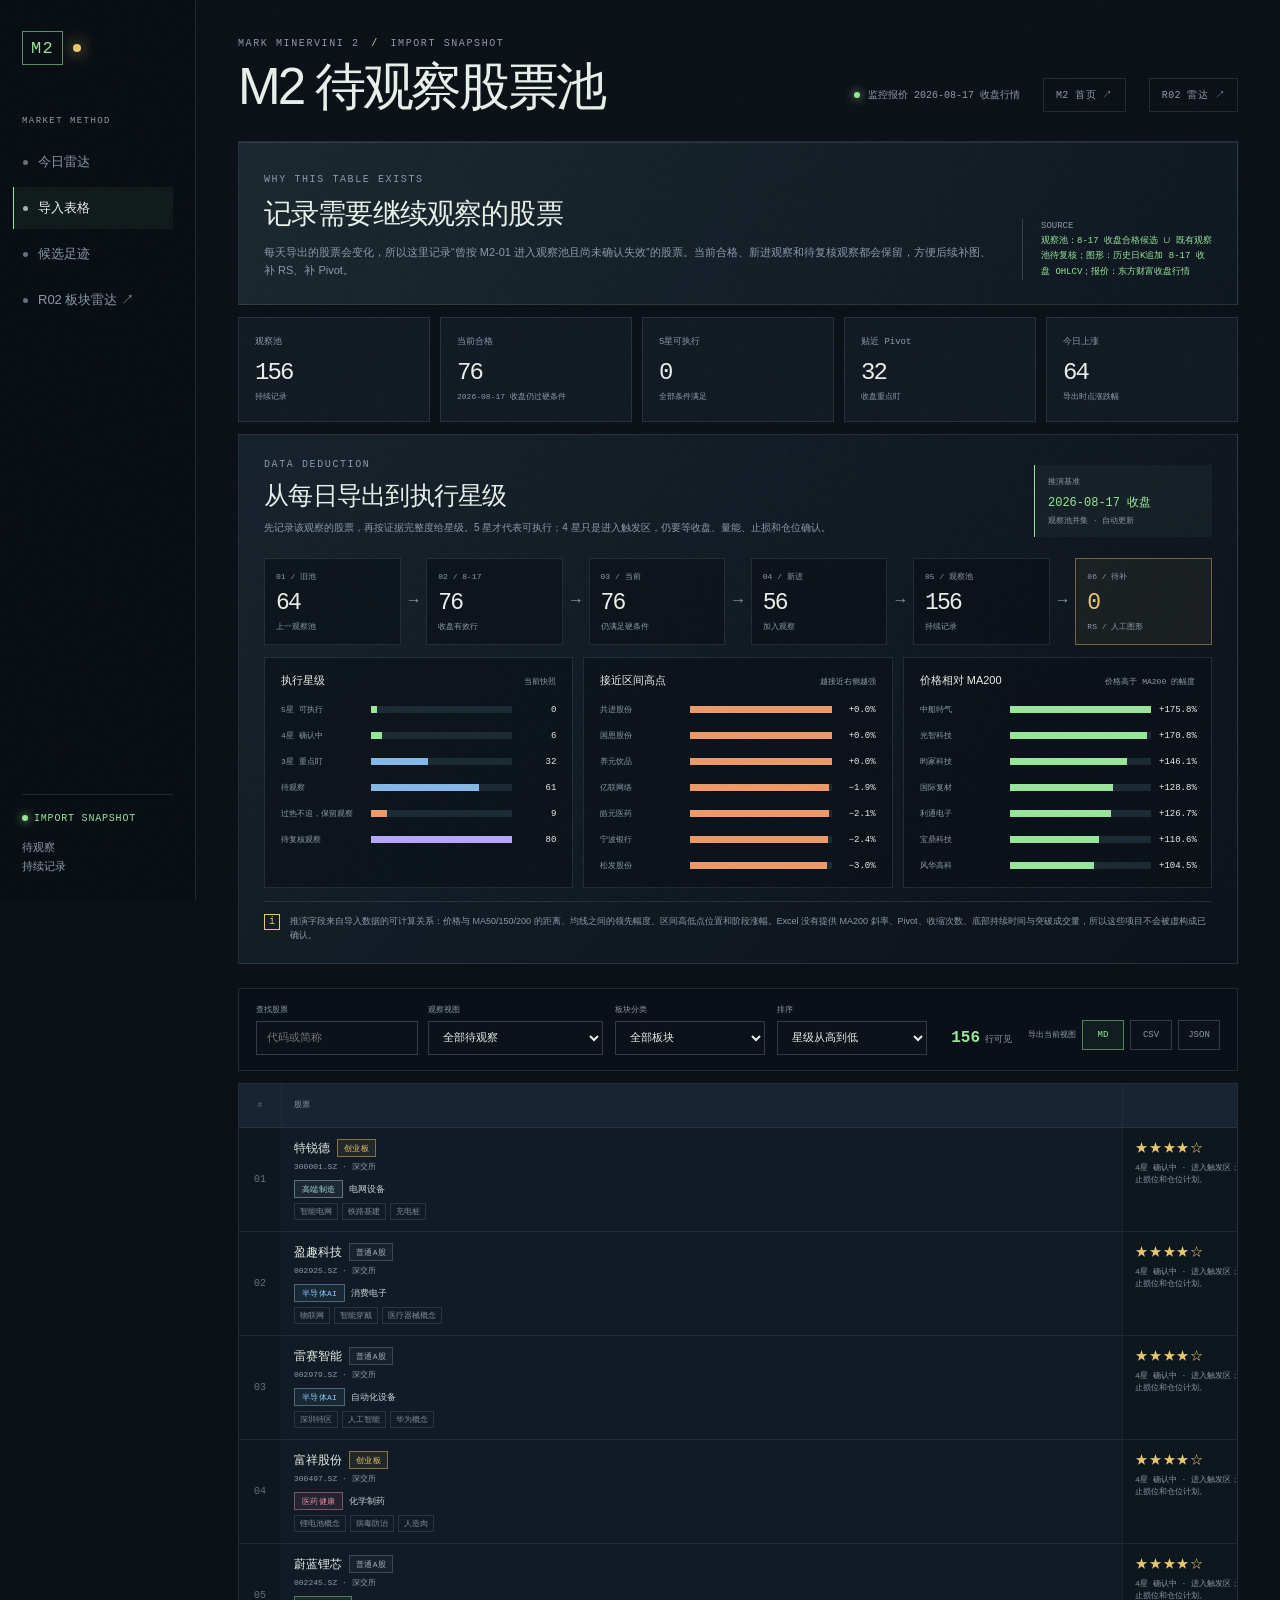
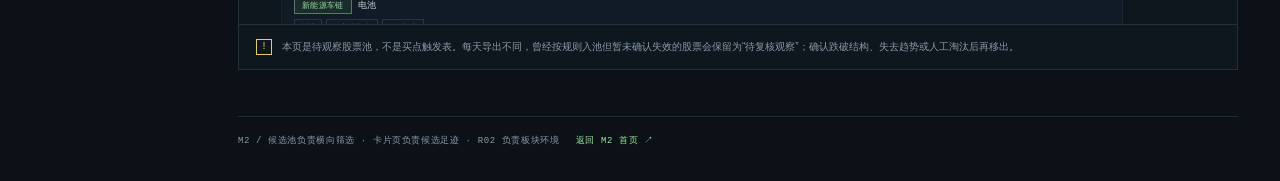
==== m2-table.html @ 210ff1bc "Stabilize M2 history snapshot endpoint" ====
<!doctype html>
<html lang="zh-CN">
  <head>
    <meta charset="UTF-8" />
    <meta name="viewport" content="width=device-width, initial-scale=1.0" />
    <meta name="theme-color" content="#0c1118" />
    <title>M2 待观察股票池 · Mark Minervini 2</title>
    <link rel="icon" href="data:image/svg+xml,%3Csvg xmlns='http://www.w3.org/2000/svg' viewBox='0 0 32 32'%3E%3Crect width='32' height='32' fill='%230c1118'/%3E%3Cpath d='M5 22 12 14l5 4 10-11' fill='none' stroke='%2398e59b' stroke-width='3'/%3E%3C/svg%3E" />
    <link rel="stylesheet" href="m2-styles.css?v=20260817-close" />
    <link rel="stylesheet" href="m2-table.css?v=20260817-close" />
  </head>
  <body>
    <div class="noise"></div>
    <div class="app-shell">
      <aside class="rail">
        <div class="brand-mark"><span>M2</span><i></i></div>
        <div class="rail-label">MARKET METHOD</div>
        <nav class="rail-nav" aria-label="主导航">
          <a href="/"><span class="nav-dot"></span>今日雷达</a>
          <a class="active" href="/m2-table"><span class="nav-dot"></span>导入表格</a>
          <a href="/#watchlist"><span class="nav-dot"></span>候选足迹</a>
          <a href="/radar"><span class="nav-dot"></span>R02 板块雷达 ↗</a>
        </nav>
        <div class="rail-bottom">
          <div class="source-pip"><span></span> IMPORT SNAPSHOT</div>
          <small>待观察<br />持续记录</small>
        </div>
      </aside>

      <main class="main-content table-main">
        <header class="topbar">
          <div>
            <div class="eyebrow">MARK MINERVINI 2 <span>/</span> IMPORT SNAPSHOT</div>
            <h1>M2 待观察股票池</h1>
          </div>
          <div class="topbar-meta">
            <div class="last-sync"><span class="live-dot"></span><span id="tableAsOf">读取中</span></div>
            <a class="radar-link" href="/">M2 首页 <span>↗</span></a>
            <a class="radar-link" href="/radar">R02 雷达 <span>↗</span></a>
          </div>
        </header>

        <section class="table-intro">
          <div>
            <div class="section-kicker">WHY THIS TABLE EXISTS</div>
            <h2>记录需要继续观察的股票</h2>
            <p>每天导出的股票会变化，所以这里记录“曾按 M2-01 进入观察池且尚未确认失效”的股票。当前合格、新进观察和待复核观察都会保留，方便后续补图、补 RS、补 Pivot。</p>
          </div>
          <div class="table-source">SOURCE<br /><strong id="tableSource">—</strong></div>
        </section>

        <section class="table-summary" aria-label="导入表摘要">
          <article><span>观察池</span><strong id="summaryTotal">—</strong><small>持续记录</small></article>
          <article><span>当前合格</span><strong id="summaryStacked">—</strong><small id="summaryQualifiedLabel">收盘仍过硬条件</small></article>
          <article><span>5星可执行</span><strong id="summaryAbove200">—</strong><small>全部条件满足</small></article>
          <article><span>贴近 Pivot</span><strong id="summaryNearHigh">—</strong><small>收盘重点盯</small></article>
          <article><span>今日上涨</span><strong id="summaryUp">—</strong><small>导出时点涨跌幅</small></article>
        </section>

        <section class="deduction-board" aria-label="数据推演">
          <div class="deduction-heading">
            <div>
              <div class="section-kicker">DATA DEDUCTION</div>
              <h2>从每日导出到执行星级</h2>
              <p>先记录该观察的股票，再按证据完整度给星级。5 星才代表可执行；4 星只是进入触发区，仍要等收盘、量能、止损和仓位确认。</p>
            </div>
            <div class="deduction-stamp"><span>推演基准</span><strong id="deductionAsOf">收盘</strong><small>观察池并集 · 自动更新</small></div>
          </div>
          <div class="deduction-flow" aria-label="筛选推演路径">
            <div><small>01 / 旧池</small><strong id="flowTotal">—</strong><span>上一观察池</span></div>
            <i>→</i>
            <div><small id="flowCurrentLabel">02 / 收盘</small><strong id="flowStacked">—</strong><span>收盘有效行</span></div>
            <i>→</i>
            <div><small>03 / 当前</small><strong id="flowAbove200">—</strong><span>仍满足硬条件</span></div>
            <i>→</i>
            <div><small>04 / 新进</small><strong id="flowNearHigh">—</strong><span>加入观察</span></div>
            <i>→</i>
            <div><small>05 / 观察池</small><strong id="flowPriority">—</strong><span>持续记录</span></div>
            <i>→</i>
            <div class="flow-pending"><small>06 / 待补</small><strong id="flowConfirmed">—</strong><span>RS / 人工图形</span></div>
          </div>
          <div class="analysis-charts">
            <article class="analysis-panel"><div class="analysis-panel-head"><span>执行星级</span><small>当前快照</small></div><div id="adviceChart" class="bar-chart"></div></article>
            <article class="analysis-panel"><div class="analysis-panel-head"><span>接近区间高点</span><small>越接近右侧越强</small></div><div id="highChart" class="bar-chart"></div></article>
            <article class="analysis-panel"><div class="analysis-panel-head"><span>价格相对 MA200</span><small>价格高于 MA200 的幅度</small></div><div id="maChart" class="bar-chart"></div></article>
          </div>
          <div class="deduction-note"><span class="footnote-mark">i</span><p>推演字段来自导入数据的可计算关系：价格与 MA50/150/200 的距离、均线之间的领先幅度、区间高低点位置和阶段涨幅。Excel 没有提供 MA200 斜率、Pivot、收缩次数、底部持续时间与突破成交量，所以这些项目不会被虚构成已确认。</p></div>
        </section>

        <section class="table-controls" aria-label="表格筛选">
          <label class="table-search"><span>查找股票</span><input id="tableSearch" type="search" placeholder="代码或简称" /></label>
          <label><span>观察视图</span><select id="tableFilter"><option value="all">全部待观察</option><option value="star5">5星可执行</option><option value="star4">4星确认中</option><option value="star3">3星重点盯</option><option value="priority">买点候选</option><option value="wait">当前待观察</option><option value="caution">过热不追，保留观察</option><option value="review">待复核观察</option><option value="stacked">MA50 &gt; MA150 &gt; MA200</option><option value="nearHigh">距区间高点 ≤ 10%</option><option value="needsPivot">Pivot / 收缩待确认</option></select></label>
          <label><span>板块分类</span><select id="sectorFilter"><option value="all">全部板块</option></select></label>
          <label><span>排序</span><select id="tableSort"><option value="stars">星级从高到低</option><option value="pct">今日涨跌幅</option><option value="fromHigh">距离区间高点</option><option value="fromLow">从区间低点反弹</option><option value="amount">平均成交额</option><option value="marketCap">市值</option><option value="pe">PE</option><option value="price">现价</option></select></label>
          <div class="table-count"><strong id="visibleCount">—</strong><span>行可见</span></div>
          <div class="export-group" aria-label="导出当前列表">
            <span id="exportStatus">导出当前视图</span>
            <button id="copyMarkdown" class="export-action primary" type="button" title="复制 Markdown 给其他 AI">MD</button>
            <button id="downloadCsv" class="export-action" type="button" title="下载 CSV">CSV</button>
            <button id="downloadJson" class="export-action" type="button" title="下载 JSON">JSON</button>
          </div>
        </section>

        <section class="table-card">
          <div class="table-scroll">
            <table>
              <thead>
                <tr>
                  <th>#</th>
                  <th class="sticky-name">股票</th>
                  <th>执行星级<br /><small>5 星才可下单</small></th>
                  <th>M2 建议<br /><small>只作筛选参考</small></th>
                  <th>现价</th>
                  <th>今日涨跌</th>
                  <th>MA50</th>
                  <th>MA150</th>
                  <th>MA200</th>
                  <th>均线结构</th>
                  <th>均线距离推演<br /><small>相对值</small></th>
                  <th>阶段推演</th>
                  <th>阶段涨幅<br /><small id="periodLabel">读取中</small></th>
                  <th>距区间高点</th>
                  <th>从低点反弹</th>
                  <th>均额<br /><small>元</small></th>
                  <th>市值<br /><small>亿元</small></th>
                  <th>PE<br /><small>动态</small></th>
                  <th>200 日线趋势</th>
                  <th>数据完整性</th>
                  <th>Pivot</th>
                  <th>收缩</th>
                </tr>
              </thead>
              <tbody id="tableBody"></tbody>
            </table>
          </div>
          <div class="table-footnote"><span class="footnote-mark">!</span><p>本页是待观察股票池，不是买点触发表。每天导出不同，曾经按规则入池但暂未确认失效的股票会保留为“待复核观察”；确认跌破结构、失去趋势或人工淘汰后再移出。</p></div>
        </section>

        <footer class="page-footer">M2 / 候选池负责横向筛选 · 卡片页负责候选足迹 · R02 负责板块环境 <a class="footer-link" href="/">返回 M2 首页 ↗</a></footer>
      </main>
    </div>
    <script src="m2-table-data.js?v=20260817-close"></script>
    <script src="m2-sector-map.js?v=20260817-close"></script>
    <script src="m2-valuation-map.js?v=20260817-close"></script>
    <script src="m2-table-app.js?v=20260817-close"></script>
  </body>
</html>
---- m2-styles.css ----
:root {
  --ink: #0c1118;
  --ink-soft: #131b25;
  --panel: rgba(20, 29, 40, 0.82);
  --line: rgba(179, 197, 210, 0.14);
  --line-bright: rgba(179, 197, 210, 0.24);
  --paper: #e8eee9;
  --muted: #8b9aa8;
  --green: #98e59b;
  --green-deep: #49b77c;
  --yellow: #e8c76d;
  --orange: #ed9a67;
  --red: #e57979;
  --blue: #86b8e7;
  --mono: "SF Mono", "Menlo", monospace;
  --display: "Avenir Next", "PingFang SC", sans-serif;
}

* { box-sizing: border-box; }
html { scroll-behavior: smooth; }
body {
  margin: 0;
  background: var(--ink);
  color: var(--paper);
  font-family: var(--display);
  min-width: 320px;
}

.noise { position: fixed; inset: 0; pointer-events: none; opacity: .035; z-index: 10; background-image: url("data:image/svg+xml,%3Csvg viewBox='0 0 160 160' xmlns='http://www.w3.org/2000/svg'%3E%3Cfilter id='n'%3E%3CfeTurbulence type='fractalNoise' baseFrequency='.86' numOctaves='3' stitchTiles='stitch'/%3E%3C/filter%3E%3Crect width='100%25' height='100%25' filter='url(%23n)' opacity='.45'/%3E%3C/svg%3E"); }
.app-shell { display: grid; grid-template-columns: 196px minmax(0, 1fr); min-height: 100vh; }
.rail { background: #090e14; border-right: 1px solid var(--line); padding: 31px 22px 24px; display: flex; flex-direction: column; position: sticky; top: 0; height: 100vh; }
.brand-mark { display: flex; align-items: center; gap: 10px; font-family: var(--mono); font-size: 17px; letter-spacing: .08em; color: var(--paper); }
.brand-mark span { border: 1px solid rgba(152,229,155,.6); padding: 7px 8px 6px; color: var(--green); }
.brand-mark i { width: 8px; height: 8px; border-radius: 100%; background: var(--yellow); box-shadow: 0 0 16px var(--yellow); }
.rail-label, .section-kicker, .eyebrow { font-family: var(--mono); font-size: 10px; letter-spacing: .16em; color: var(--muted); }
.rail-label { margin: 51px 0 15px; font-size: 9px; }
.rail-nav { display: grid; gap: 4px; }
.rail-nav a { color: var(--muted); text-decoration: none; padding: 12px 9px; margin-left: -9px; font-size: 13px; display: flex; gap: 10px; align-items: center; border-left: 1px solid transparent; transition: all .2s ease; }
.rail-nav a:hover, .rail-nav a.active { color: var(--paper); background: rgba(152,229,155,.06); border-left-color: var(--green); }
.nav-dot { width: 5px; height: 5px; background: currentColor; border-radius: 50%; opacity: .7; }
.rail-bottom { margin-top: auto; border-top: 1px solid var(--line); padding-top: 18px; color: var(--muted); }
.source-pip { font: 10px var(--mono); letter-spacing: .08em; color: var(--green); margin-bottom: 13px; display: flex; align-items: center; gap: 6px; }
.source-pip span, .live-dot { width: 6px; height: 6px; border-radius: 50%; background: var(--green); box-shadow: 0 0 10px var(--green); display: inline-block; }
.rail-bottom small { line-height: 1.7; font-size: 11px; }

.main-content { max-width: 1600px; width: 100%; margin: auto; padding: 0 42px 34px; }
.topbar { display: flex; align-items: flex-end; justify-content: space-between; padding: 38px 0 29px; border-bottom: 1px solid var(--line); }
.eyebrow span { color: var(--green); margin: 0 4px; }
h1, h2, h3, p { margin: 0; }
h1 { font-size: clamp(31px, 4vw, 53px); font-weight: 500; letter-spacing: -.055em; line-height: .95; margin-top: 14px; }
h2 { font-size: 24px; letter-spacing: -.04em; font-weight: 500; }
h3 { font-size: 16px; font-weight: 500; }
.topbar-meta { display: flex; align-items: center; gap: 23px; font-family: var(--mono); font-size: 10px; color: var(--muted); }
.last-sync { display: flex; gap: 8px; align-items: center; }
.quote-sync { color: var(--green); font-size: 9px; }
.quote-sync.stale { color: var(--yellow); }
.history-sync { color: var(--green); font-size: 9px; }
.history-sync.stale { color: var(--yellow); }
.refresh-button { font: 10px var(--mono); color: var(--paper); background: transparent; border: 1px solid var(--line-bright); padding: 10px 13px; cursor: pointer; transition: .2s; }
.refresh-button:hover { border-color: var(--green); color: var(--green); }
.radar-link { color: var(--muted); border: 1px solid var(--line); padding: 9px 12px; font: 10px var(--mono); letter-spacing: .04em; text-decoration: none; transition: color 160ms ease, border-color 160ms ease, background 160ms ease; }
.radar-link:hover { color: var(--green); border-color: var(--green); background: rgba(152, 229, 155, .06); }
.refresh-button span { color: var(--green); margin-left: 8px; }

.market-banner { background: linear-gradient(106deg, rgba(37, 51, 51, .85), rgba(18, 28, 36, .8)); border: 1px solid var(--line); padding: 21px 25px; margin-top: 24px; display: grid; grid-template-columns: minmax(260px, 1.15fr) 1.2fr minmax(220px, .9fr); gap: 25px; align-items: center; position: relative; overflow: hidden; }
.market-banner::after { content: ""; position: absolute; width: 300px; height: 300px; right: -145px; top: -190px; border: 1px solid rgba(232,199,109,.23); transform: rotate(38deg); }
.market-status-wrap { display: flex; gap: 14px; align-items: center; }
.status-orb { width: 12px; height: 12px; border-radius: 50%; flex: 0 0 auto; }
.status-orb.yellow { background: var(--yellow); box-shadow: 0 0 18px rgba(232,199,109,.7); }
.market-status { font-size: 20px; margin: 7px 0 3px; }
.market-note { color: var(--muted); font-size: 12px; line-height: 1.55; max-width: 390px; }
.market-stats { display: grid; grid-template-columns: repeat(4, 1fr); gap: 1px; border-left: 1px solid var(--line); }
.market-stat { padding: 2px 14px; border-right: 1px solid var(--line); }
.market-stat span, .muted-label { display: block; color: var(--muted); font: 9px var(--mono); letter-spacing: .06em; margin-bottom: 8px; }
.market-stat strong { font: 14px var(--mono); color: var(--paper); }
.regime-rule { color: var(--muted); font-size: 11px; line-height: 1.55; padding-left: 22px; border-left: 1px solid var(--line); }
.regime-rule span { color: var(--yellow); font: 10px var(--mono); display: block; margin-bottom: 8px; letter-spacing: .08em; }

.decision-grid { display: grid; grid-template-columns: minmax(0, 1.8fr) minmax(175px, .6fr) minmax(175px, .6fr); gap: 14px; margin-top: 14px; }
.decision-card, .metric-card, .stock-card, .rules-card, .log-card { border: 1px solid var(--line); background: var(--panel); }
.featured-card { padding: 25px 27px 21px; min-height: 185px; position: relative; overflow: hidden; }
.featured-card::before { content: ""; position: absolute; height: 2px; width: 34%; left: 0; top: 0; background: var(--green); }
.card-topline { display: flex; justify-content: space-between; align-items: center; }
.status-chip, .state-chip, .stage-tag { font: 9px var(--mono); letter-spacing: .05em; }
.status-chip { border: 1px solid rgba(139,154,168,.35); color: var(--muted); padding: 5px 8px; }
.featured-card h2 { margin-top: 22px; font-size: 28px; }
.featured-card p { color: #aeb9c3; font-size: 13px; line-height: 1.6; margin-top: 8px; max-width: 690px; }
.decision-foot { display: flex; gap: clamp(27px, 6vw, 80px); margin-top: 23px; }
.decision-foot strong { color: var(--green); font: 14px var(--mono); }
.metric-card { padding: 22px 20px; display: flex; flex-direction: column; min-height: 185px; }
.metric-value { font: 40px var(--mono); letter-spacing: -.09em; margin-top: 19px; color: var(--paper); }
.metric-label { color: var(--muted); font-size: 12px; margin-top: 3px; }
.mini-track, .signal-bar { height: 4px; background: rgba(139,154,168,.13); overflow: hidden; }
.mini-track { margin-top: auto; }
.mini-track span { height: 100%; display: block; background: var(--green); }
.metric-foot { margin-top: 12px; color: var(--muted); font-size: 10px; }
.alert-metric .metric-value { color: var(--yellow); }

.content-section { margin-top: 51px; }
.section-heading { display: flex; justify-content: space-between; align-items: flex-end; margin-bottom: 16px; }
.section-heading h2 { margin-top: 9px; }
.heading-note { color: var(--muted); font-size: 11px; }
.heading-note span { color: var(--green); padding: 0 7px; }
.home-filter-control { display: flex; align-items: flex-end; gap: 9px; min-width: min(100%, 270px); }
.home-filter-control label { display: grid; gap: 6px; min-width: 190px; }
.home-filter-control label span { color: var(--muted); font: 9px var(--mono); letter-spacing: .08em; }
.home-filter-control select { width: 100%; min-height: 34px; color: var(--paper); background: #0b1118; border: 1px solid var(--line-bright); padding: 0 32px 0 11px; border-radius: 0; font: 11px var(--mono); outline: none; cursor: pointer; }
.home-filter-control select:focus { border-color: rgba(152,229,155,.7); box-shadow: 0 0 0 2px rgba(152,229,155,.08); }
.home-filter-control small { display: inline-flex; align-items: center; justify-content: center; min-width: 62px; height: 34px; color: var(--green); border: 1px solid rgba(152,229,155,.28); background: rgba(152,229,155,.06); font: 10px var(--mono); white-space: nowrap; }
.watch-grid { display: grid; grid-template-columns: repeat(3, 1fr); gap: 12px; }
.empty-filter-state { grid-column: 1 / -1; display: grid; gap: 7px; align-content: center; min-height: 180px; padding: 28px; border: 1px dashed rgba(139,154,168,.32); background: rgba(139,154,168,.04); }
.empty-filter-state strong { color: var(--paper); font-size: 15px; font-weight: 500; }
.empty-filter-state small { color: var(--muted); font-size: 11px; }
.stock-card { padding: 18px 18px 16px; position: relative; overflow: hidden; transition: transform .18s ease, border-color .18s ease, background .18s ease; }
.stock-card:hover { transform: translateY(-3px); border-color: var(--line-bright); background: rgba(26, 37, 49, .95); }
.stock-card::after { content: ""; position: absolute; top: 0; right: 0; width: 32px; height: 32px; border-top: 1px solid var(--accent, var(--line-bright)); border-right: 1px solid var(--accent, var(--line-bright)); opacity: .65; }
.stock-card.near { --accent: var(--green); }
.stock-card.review { --accent: var(--blue); }
.stock-card.mainline { --accent: var(--yellow); }
.stock-card.watch { --accent: rgba(139,154,168,.55); }
.stock-card-head, .stock-price-row, .signal-row, .stock-metrics { display: flex; align-items: center; justify-content: space-between; }
.stock-id { display: flex; align-items: center; gap: 10px; }
.rank { color: var(--muted); font: 10px var(--mono); }
.stock-title-line { display: flex; align-items: center; gap: 7px; min-width: 0; }
.stock-title-line h3 { min-width: 0; overflow: hidden; text-overflow: ellipsis; white-space: nowrap; }
.stock-id small { display: block; font: 9px var(--mono); color: var(--muted); margin-top: 5px; max-width: 170px; white-space: nowrap; overflow: hidden; text-overflow: ellipsis; }
.board-chip { display: inline-flex; align-items: center; flex: 0 0 auto; height: 18px; padding: 0 6px; border: 1px solid rgba(139,154,168,.36); color: var(--muted); background: rgba(139,154,168,.07); font: 8px var(--mono); letter-spacing: .04em; white-space: nowrap; }
.board-chip.board-sci { color: var(--blue); border-color: rgba(134,184,231,.46); background: rgba(134,184,231,.09); }
.board-chip.board-growth { color: var(--yellow); border-color: rgba(232,199,109,.48); background: rgba(232,199,109,.08); }
.board-chip.board-main { color: #a2adb7; border-color: rgba(139,154,168,.32); background: rgba(139,154,168,.06); }
.sector-chip { display: inline-flex; align-items: center; height: 18px; padding: 0 7px; border: 1px solid rgba(139,154,168,.34); color: #aab7c2; background: rgba(139,154,168,.06); font: 8px var(--mono); letter-spacing: .04em; white-space: nowrap; }
.sector-chip.sector-other { border-color: rgba(139,154,168,.34); color: #aab7c2; }
.sector-chip.sector-semi { color: #8ec8ff; border-color: rgba(134,184,231,.44); background: rgba(134,184,231,.08); }
.sector-chip.sector-health { color: #e98aa2; border-color: rgba(233,138,162,.46); background: rgba(233,138,162,.08); }
.sector-chip.sector-resource { color: #d8c275; border-color: rgba(216,194,117,.48); background: rgba(216,194,117,.08); }
.sector-chip.sector-energy { color: #98e59b; border-color: rgba(152,229,155,.44); background: rgba(152,229,155,.08); }
.sector-chip.sector-manufacture { color: #a7d4dc; border-color: rgba(167,212,220,.44); background: rgba(167,212,220,.07); }
.sector-chip.sector-transport { color: #edb277; border-color: rgba(237,178,119,.45); background: rgba(237,178,119,.07); }
.sector-chip.sector-finance { color: #c8b9ff; border-color: rgba(200,185,255,.42); background: rgba(200,185,255,.07); }
.sector-chip.sector-consumer { color: #f0b7d1; border-color: rgba(240,183,209,.38); background: rgba(240,183,209,.07); }
.sector-chip.sector-chemical { color: #8ed8c1; border-color: rgba(142,216,193,.42); background: rgba(142,216,193,.07); }
.card-sector-line { display: flex; align-items: center; gap: 5px; margin-top: 7px; max-width: 245px; overflow: hidden; }
.card-sector-line i { flex: 0 0 auto; color: #7f8e9a; border: 1px solid rgba(139,154,168,.2); padding: 2px 5px; font: 8px var(--mono); font-style: normal; white-space: nowrap; }
.card-badges { display: grid; justify-items: end; gap: 7px; margin-left: 12px; }
.rating-badge { display: grid; gap: 4px; min-width: 112px; padding: 8px 9px 7px; border: 1px solid rgba(232,199,109,.42); background: linear-gradient(135deg, rgba(232,199,109,.14), rgba(9,14,20,.35)); text-align: right; }
.rating-badge b { color: var(--yellow); font: 14px var(--mono); letter-spacing: .08em; line-height: 1; }
.rating-badge small { color: #d7c47a; font: 8px var(--mono); letter-spacing: .05em; }
.rating-badge.stars-5 { border-color: rgba(152,229,155,.56); background: linear-gradient(135deg, rgba(152,229,155,.18), rgba(9,14,20,.35)); }
.rating-badge.stars-5 b, .rating-badge.stars-5 small { color: var(--green); }
.rating-badge.stars-4 { border-color: rgba(232,199,109,.54); }
.rating-badge.stars-3 { border-color: rgba(134,184,231,.48); background: linear-gradient(135deg, rgba(134,184,231,.14), rgba(9,14,20,.35)); }
.rating-badge.stars-3 b, .rating-badge.stars-3 small { color: var(--blue); }
.rating-badge.stars-1, .rating-badge.stars-2 { border-color: rgba(139,154,168,.32); background: rgba(139,154,168,.07); }
.rating-badge.stars-1 b, .rating-badge.stars-2 b { color: #9aa8b5; }
.rating-badge.stars-1 small, .rating-badge.stars-2 small { color: var(--muted); }
.state-chip { padding: 5px 7px; border: 1px solid rgba(139,154,168,.25); color: var(--muted); }
.state-chip.near { color: var(--green); border-color: rgba(152,229,155,.34); }
.state-chip.review { color: var(--blue); border-color: rgba(134,184,231,.34); }
.state-chip.mainline { color: var(--yellow); border-color: rgba(232,199,109,.34); }
.stock-price-row { margin: 21px 0 15px; justify-content: flex-start; gap: 10px; }
.stock-price-row > strong { font: 25px var(--mono); letter-spacing: -.08em; }
.change { font: 11px var(--mono); }
/* A-share convention: red = rise, green = fall. */
.change.up { color: var(--red); }
.change.down { color: var(--green); }
.stage-tag { margin-left: auto; color: var(--muted); border-left: 1px solid var(--line); padding-left: 9px; }
.pivot-focus { display: grid; grid-template-columns: 1fr auto; gap: 5px 12px; align-items: end; margin: 0 0 14px; padding: 12px 13px 11px; border-left: 2px solid var(--orange); background: linear-gradient(90deg, rgba(237,154,103,.13), rgba(134,184,231,.05)); }
.pivot-focus span { color: var(--orange); font: 8px var(--mono); letter-spacing: .12em; }
.pivot-focus strong { grid-column: 2; grid-row: 1 / 3; color: var(--paper); font: 24px var(--mono); line-height: .95; letter-spacing: -.04em; }
.pivot-focus small { color: #b6c3cb; font: 10px/1.35 var(--mono); }
.pivot-focus.pending { border-left-color: var(--muted); background: rgba(179,197,210,.05); }
.pivot-focus.pending span, .pivot-focus.pending strong { color: var(--muted); }
.signal-row { gap: 8px; color: var(--muted); font: 9px var(--mono); }
.signal-bar { flex: 1; }
.signal-bar i { display: block; height: 100%; background: var(--accent, var(--green)); }
.signal-row b { color: var(--paper); font: 10px var(--mono); }
.stock-metrics { gap: 10px; padding: 16px 0 14px; border-bottom: 1px solid var(--line); align-items: flex-start; }
.stock-metrics > div { flex: 1; min-width: 0; }
.stock-metrics span { display: block; color: var(--muted); font: 9px var(--mono); margin-bottom: 6px; }
.stock-metrics strong { display: block; font: 12px var(--mono); white-space: nowrap; overflow: hidden; text-overflow: ellipsis; }
.stock-metrics small { color: var(--muted); font-size: 9px; display: block; margin-top: 4px; white-space: nowrap; }
.stock-action { display: flex; gap: 8px; margin-top: 14px; }
.action-mark { color: var(--green); font: 15px var(--mono); }
.stock-action p { color: #c3ccd2; font-size: 11px; line-height: 1.5; }
.stock-note { margin-top: 12px; color: var(--muted); font-size: 10px; border-top: 1px solid rgba(179,197,210,.08); padding-top: 10px; }
.pivot-evidence { display: grid; gap: 9px; padding: 13px 0 12px; border-bottom: 1px solid var(--line); }
.pivot-evidence span, .structure-note span { display: block; color: var(--muted); font: 8px var(--mono); margin-bottom: 5px; }
.pivot-evidence strong { display: block; color: #cbd5db; font-size: 10px; line-height: 1.45; font-weight: 400; }
.recommendation-band { display: grid; gap: 5px; margin-top: 12px; padding: 11px 12px; border-left: 2px solid var(--green); background: rgba(152,229,155,.06); }
.recommendation-band span { color: var(--muted); font: 8px var(--mono); }
.recommendation-band strong { color: var(--green); font: 12px var(--display); font-weight: 500; }
.recommendation-band small { color: #aeb9c3; font: 9px/1.45 var(--mono); }
.recommendation-band em { display: block; color: var(--yellow); font: 8px/1.45 var(--mono); font-style: normal; letter-spacing: .02em; }
.recommendation-band.execute { border-left-color: var(--green); background: rgba(152,229,155,.09); }
.recommendation-band.execute strong { color: var(--green); }
.recommendation-band.caution { border-left-color: var(--orange); background: rgba(232,166,91,.07); }
.recommendation-band.caution strong { color: var(--orange); }
.recommendation-band.wait { border-left-color: var(--blue); background: rgba(134,184,231,.06); }
.recommendation-band.wait strong { color: var(--blue); }
.recommendation-band.review { border-left-color: #b8a6ff; background: rgba(184,166,255,.06); }
.recommendation-band.review strong { color: #c8b9ff; }
.recommendation-band.avoid { border-left-color: var(--red); background: rgba(232,117,117,.06); }
.recommendation-band.avoid strong { color: var(--red); }
.structure-note { padding: 11px 0 0; }
.structure-note strong { display: block; color: var(--yellow); font: 10px var(--mono); }
.structure-note small { display: block; color: var(--muted); font-size: 9px; margin-top: 5px; }
.footprint-grid { display: grid; grid-template-columns: repeat(3, 1fr); gap: 8px; padding: 12px 0 0; }
.footprint-grid span { display: block; color: var(--muted); font: 8px var(--mono); margin-bottom: 5px; }
.footprint-grid strong { display: block; color: #c3ccd2; font: 10px var(--mono); white-space: nowrap; overflow: hidden; text-overflow: ellipsis; }
.chart-thumb { display: block; width: 100%; height: 154px; padding: 0; margin-top: 13px; border: 1px solid var(--line); background: #090e14; position: relative; overflow: hidden; cursor: pointer; text-align: left; }
.chart-thumb img { width: 100%; height: 100%; object-fit: cover; object-position: center 40%; opacity: .72; filter: saturate(.8) contrast(1.05); transition: transform .25s ease, opacity .25s ease; }
.chart-thumb:hover img { transform: scale(1.04); opacity: .98; }
.chart-thumb span { position: absolute; right: 8px; bottom: 7px; color: var(--paper); background: rgba(9,14,20,.84); padding: 5px 7px; font: 9px var(--mono); }
.chart-thumb b { color: var(--green); margin-left: 4px; }
.dynamic-chart-content { position: absolute; inset: 0; overflow: hidden; }
.vcp-svg { display: block; width: 100%; height: 100%; }
.chart-loading { display: grid; place-items: center; height: 100%; color: var(--muted); text-align: center; font: 10px/1.6 var(--mono); }
.chart-loading small { color: #63727e; font-size: 8px; }
.dynamic-chart-caption { position: absolute; left: 8px; bottom: 7px; max-width: calc(100% - 126px); overflow: hidden; color: var(--muted); font: 8px var(--mono); text-overflow: ellipsis; white-space: nowrap; }
.chart-grid-line { stroke: rgba(179,197,210,.11); stroke-width: 1; }
.chart-divider { stroke: rgba(179,197,210,.18); stroke-width: 1; }
.chart-axis-label, .chart-date-label { fill: #71808d; font-family: var(--mono); font-size: 8px; }
.chart-date-label { font-size: 7px; }
.chart-title-label, .chart-legend { fill: #9aaab4; font-family: var(--mono); font-size: 8px; }
.chart-legend { font-size: 7px; }
.pivot-line { stroke: var(--orange); stroke-width: 1; stroke-dasharray: 5 4; opacity: .9; }
.pivot-label { fill: var(--orange); font-family: var(--mono); font-size: 8px; }
.contraction-box { fill: rgba(232,199,109,.04); stroke: rgba(232,199,109,.7); stroke-width: 1; stroke-dasharray: 4 3; }
.contraction-label { fill: var(--yellow); font-family: var(--mono); font-size: 8px; }
.chart-modal { position: fixed; inset: 0; z-index: 20; display: none; align-items: center; justify-content: center; padding: 24px; }
.chart-modal.open { display: flex; }
.modal-backdrop { position: absolute; inset: 0; background: rgba(3,6,10,.83); backdrop-filter: blur(8px); }
.modal-card { position: relative; z-index: 1; width: min(1420px, 100%); max-height: 94vh; overflow: auto; background: #111a24; border: 1px solid var(--line-bright); padding: 22px; box-shadow: 0 25px 100px rgba(0,0,0,.55); }
.modal-card h2 { margin: 10px 0 16px; }
.modal-image-frame { max-height: 76vh; overflow: auto; background: #080c11; border: 1px solid rgba(179,197,210,.12); text-align: center; }
.modal-card img { display: block; width: auto; max-width: none; height: auto; margin: 0 auto; object-fit: contain; background: #080c11; }
.modal-image-frame #modalChart { min-height: 260px; overflow: auto; }
.modal-image-frame #modalChart .vcp-svg { width: 100%; min-width: 760px; height: auto; }
.modal-image-frame #modalChart .dynamic-chart-caption { display: none; }
.modal-actions { display: flex; align-items: center; justify-content: space-between; gap: 16px; padding-top: 12px; color: var(--muted); font: 9px var(--mono); }
.modal-open-link { color: var(--green); text-decoration: none; }
.modal-open-link:hover { text-decoration: underline; }
.modal-close { position: absolute; top: 14px; right: 16px; border: 0; background: transparent; color: var(--muted); font-size: 28px; line-height: 1; cursor: pointer; }
.modal-close:hover { color: var(--paper); }

.bottom-grid { display: grid; grid-template-columns: 1.45fr 1fr; gap: 12px; margin-top: 51px; }
.rules-card, .log-card { padding: 24px 25px; }
.rules-card h2, .log-card h2 { margin-top: 9px; }
.gate-flow { display: flex; align-items: center; margin-top: 27px; }
.gate-step { flex: 1; display: grid; gap: 7px; }
.gate-step span { color: var(--muted); font: 10px var(--mono); }
.gate-step b { font-size: 13px; font-weight: 500; }
.gate-step small { color: var(--muted); font: 9px var(--mono); line-height: 1.5; }
.gate-step.done b { color: var(--green); }
.gate-step.pending b { color: var(--yellow); }
.gate-line { height: 1px; flex: .32; background: linear-gradient(90deg, var(--green), var(--yellow)); margin: 0 12px 30px; opacity: .6; }
.change-log { margin-top: 27px; }
.empty-log { border-top: 1px solid var(--line); padding-top: 20px; display: flex; gap: 12px; align-items: center; }
.empty-ring { width: 26px; height: 26px; border: 1px solid var(--yellow); border-radius: 50%; position: relative; flex: 0 0 auto; }
.empty-ring::after { content: ""; width: 5px; height: 5px; background: var(--yellow); position: absolute; left: 9px; top: 9px; border-radius: 50%; }
.empty-log strong { display: block; font-size: 12px; font-weight: 500; }
.empty-log small { display: block; color: var(--muted); font-size: 10px; margin-top: 6px; }
.log-item { display: flex; gap: 12px; border-top: 1px solid var(--line); padding: 13px 0; }
.log-time { color: var(--green); font: 10px var(--mono); }
.log-item p { color: #c3ccd2; font-size: 11px; line-height: 1.5; }
.page-footer { border-top: 1px solid var(--line); margin-top: 46px; padding-top: 17px; color: var(--muted); font: 9px var(--mono); letter-spacing: .07em; }
.footer-link { color: var(--green); text-decoration: none; margin-left: 10px; }
.footer-link:hover { text-decoration: underline; }

@media (max-width: 1050px) {
  .app-shell { grid-template-columns: 70px minmax(0, 1fr); }
  .rail { padding: 26px 12px; align-items: center; }
  .brand-mark { flex-wrap: wrap; justify-content: center; gap: 5px; }
  .brand-mark i { display: none; }
  .brand-mark span { font-size: 13px; padding: 7px 6px; }
  .rail-label, .rail-nav a { font-size: 0; }
  .rail-nav a { padding: 13px; margin: 0; border-left: 0; border-bottom: 1px solid transparent; }
  .rail-nav a.active { border-bottom-color: var(--green); }
  .nav-dot { width: 7px; height: 7px; }
  .rail-bottom { text-align: center; }
  .rail-bottom small { display: none; }
  .source-pip { font-size: 0; }
  .main-content { padding: 0 28px 30px; }
  .market-banner { grid-template-columns: 1fr 1fr; }
  .regime-rule { grid-column: 1 / -1; border-left: 0; border-top: 1px solid var(--line); padding: 14px 0 0; }
  .watch-grid { grid-template-columns: repeat(2, 1fr); }
}
@media (max-width: 700px) {
  .app-shell { display: block; }
  .rail { height: auto; position: relative; flex-direction: row; justify-content: space-between; padding: 15px 18px; border-right: 0; border-bottom: 1px solid var(--line); }
  .rail-nav { display: flex; gap: 0; }
  .rail-nav a { display: none; }
  .rail-nav a.active { display: flex; padding: 8px 4px; background: transparent; }
  .rail-bottom { display: none; }
  .main-content { padding: 0 17px 25px; }
  .topbar { align-items: flex-start; padding: 25px 0 22px; gap: 20px; }
  .topbar-meta { align-items: flex-end; flex-direction: column; gap: 10px; }
  .last-sync { white-space: nowrap; }
  .quote-sync { text-align: right; max-width: 220px; line-height: 1.4; }
  .history-sync { text-align: right; max-width: 220px; line-height: 1.4; }
  .refresh-button { display: none; }
  .market-banner, .decision-grid, .bottom-grid { grid-template-columns: 1fr; }
  .market-banner { padding: 19px; gap: 20px; }
  .market-stats { border-left: 0; border-top: 1px solid var(--line); padding-top: 15px; }
  .market-stat { padding: 0 8px; }
  .market-stat:first-child { padding-left: 0; }
  .market-stat strong { font-size: 11px; }
  .decision-grid { gap: 10px; }
  .featured-card, .metric-card { min-height: auto; }
  .metric-card { display: grid; grid-template-columns: 1fr auto; grid-template-rows: auto auto auto; align-items: center; }
  .metric-card .section-kicker { grid-column: 1 / 2; }
  .metric-value { grid-column: 2; grid-row: 1 / 3; margin: 0; }
  .metric-label { grid-column: 1; }
  .mini-track { grid-column: 1; margin-top: 13px; }
  .metric-foot { grid-column: 1 / -1; }
  .watch-grid { grid-template-columns: 1fr; }
  .stock-metrics { display: grid; grid-template-columns: repeat(2, minmax(0, 1fr)); }
  .home-filter-control { width: 100%; align-items: flex-end; justify-content: space-between; }
  .home-filter-control label { min-width: 0; flex: 1; }
  .chart-modal { padding: 10px; }
  .modal-card { padding: 16px; }
  .modal-image-frame { max-height: 72vh; }
  .modal-actions { align-items: flex-start; flex-direction: column; gap: 7px; }
  .section-heading { align-items: flex-start; gap: 13px; flex-direction: column; }
  .heading-note { font-size: 10px; }
  .gate-flow { display: block; }
  .gate-step { grid-template-columns: 30px 1fr; gap: 4px 9px; margin-bottom: 16px; }
  .gate-step span { grid-row: span 2; }
  .gate-line { display: none; }
}
---- m2-table.css ----
.table-main { min-width: 0; }
.table-intro { display: flex; justify-content: space-between; gap: 30px; align-items: flex-end; padding: 31px 25px 24px; border: 1px solid var(--line); background: linear-gradient(120deg, rgba(28, 44, 52, .88), rgba(16, 25, 35, .74)); }
.table-intro h2 { margin: 10px 0 10px; font-size: clamp(19px, 2.2vw, 28px); font-weight: 500; letter-spacing: -.03em; }
.table-intro p { max-width: 760px; color: var(--muted); font-size: 11px; line-height: 1.7; }
.table-source { flex: 0 0 190px; border-left: 1px solid var(--line-bright); padding-left: 18px; color: var(--muted); font: 9px var(--mono); line-height: 1.7; }
.table-source strong { color: var(--green); font-weight: 400; word-break: break-word; }
.table-summary { display: grid; grid-template-columns: repeat(5, 1fr); gap: 10px; margin-top: 12px; }
.table-summary article { min-height: 105px; padding: 17px 16px; border: 1px solid var(--line); background: rgba(20, 29, 40, .78); }
.table-summary span, .table-summary small { display: block; color: var(--muted); font: 9px var(--mono); }
.table-summary strong { display: block; margin: 11px 0 5px; color: var(--paper); font: 24px var(--mono); letter-spacing: -.08em; }
.table-summary small { font-size: 8px; line-height: 1.4; }
.deduction-board { margin-top: 12px; padding: 24px 25px 20px; border: 1px solid var(--line); background: linear-gradient(130deg, rgba(23, 35, 45, .96), rgba(12, 18, 26, .9)); }
.deduction-heading { display: flex; align-items: flex-end; justify-content: space-between; gap: 24px; }
.deduction-heading h2 { margin: 9px 0 8px; font-size: clamp(18px, 2vw, 25px); font-weight: 500; letter-spacing: -.03em; }
.deduction-heading p { max-width: 760px; color: var(--muted); font-size: 10px; line-height: 1.65; }
.deduction-stamp { flex: 0 0 178px; padding: 11px 13px; border-left: 1px solid var(--green); background: rgba(152,229,155,.045); }
.deduction-stamp span, .deduction-stamp small { display: block; color: var(--muted); font: 8px var(--mono); }
.deduction-stamp strong { display: block; margin: 7px 0 4px; color: var(--green); font: 12px var(--mono); }
.deduction-flow { display: flex; align-items: stretch; gap: 8px; margin-top: 21px; }
.deduction-flow > div { flex: 1; min-width: 0; padding: 12px 11px; border: 1px solid var(--line); background: rgba(8, 13, 19, .55); }
.deduction-flow > div.flow-pending { border-color: rgba(232,199,109,.42); background: rgba(232,199,109,.05); }
.deduction-flow i { display: grid; place-items: center; color: var(--muted); font: 16px var(--mono); font-style: normal; }
.deduction-flow small, .deduction-flow span { display: block; color: var(--muted); font: 8px var(--mono); line-height: 1.4; }
.deduction-flow strong { display: block; margin: 8px 0 5px; color: var(--paper); font: 23px var(--mono); letter-spacing: -.08em; }
.deduction-flow .flow-pending strong { color: var(--yellow); }
.analysis-charts { display: grid; grid-template-columns: repeat(3, 1fr); gap: 10px; margin-top: 12px; }
.analysis-panel { min-width: 0; padding: 15px 16px 13px; border: 1px solid var(--line); background: rgba(9, 15, 22, .62); }
.analysis-panel-head { display: flex; align-items: baseline; justify-content: space-between; gap: 8px; margin-bottom: 14px; }
.analysis-panel-head span { color: var(--paper); font: 11px var(--display); }
.analysis-panel-head small { color: var(--muted); font: 8px var(--mono); }
.bar-chart { display: grid; gap: 10px; }
.bar-row { display: grid; grid-template-columns: 82px minmax(40px, 1fr) 36px; align-items: center; gap: 8px; min-height: 16px; }
.bar-row > span { overflow: hidden; color: var(--muted); font: 8px var(--mono); text-overflow: ellipsis; white-space: nowrap; }
.bar-row > strong { color: var(--paper); font: 9px var(--mono); text-align: right; }
.bar-track { height: 7px; background: #1c2a34; }
.bar-track i { display: block; height: 100%; min-width: 3px; background: var(--green); }
.bar-track i.priority { background: var(--green); }
.bar-track i.caution { background: var(--orange); }
.bar-track i.wait { background: var(--blue); }
.bar-track i.review { background: #b8a6ff; }
.bar-track i.avoid { background: var(--red); }
.bar-track i.near { background: var(--orange); }
.bar-track i.ma { background: var(--green); }
.deduction-note { display: flex; gap: 10px; align-items: flex-start; margin-top: 13px; padding-top: 12px; border-top: 1px solid var(--line); color: var(--muted); }
.deduction-note p { font-size: 9px; line-height: 1.6; }
.table-controls { display: flex; align-items: flex-end; gap: 12px; margin: 24px 0 12px; padding: 15px 17px; border: 1px solid var(--line); background: rgba(10, 16, 23, .72); }
.table-controls label { display: grid; gap: 6px; min-width: 150px; color: var(--muted); font: 8px var(--mono); }
.table-controls .table-search { flex: 1; }
.table-controls input, .table-controls select { height: 34px; border: 1px solid var(--line-bright); border-radius: 0; outline: 0; padding: 0 10px; background: #0b121a; color: var(--paper); font: 11px var(--mono); }
.table-controls input:focus, .table-controls select:focus { border-color: var(--green); box-shadow: 0 0 0 2px rgba(152,229,155,.08); }
.table-count { margin-left: auto; padding: 0 4px 8px 12px; white-space: nowrap; color: var(--muted); font: 9px var(--mono); }
.table-count strong { color: var(--green); font-size: 16px; margin-right: 5px; }
.export-group { display: flex; align-items: center; gap: 6px; padding-bottom: 5px; white-space: nowrap; }
.export-group span { max-width: 118px; overflow: hidden; color: var(--muted); font: 8px var(--mono); text-overflow: ellipsis; }
.export-action { display: inline-grid; place-items: center; min-width: 42px; height: 30px; border: 1px solid var(--line-bright); border-radius: 0; background: #0b121a; color: var(--muted); font: 9px var(--mono); cursor: pointer; }
.export-action:hover, .export-action:focus-visible { border-color: var(--green); color: var(--paper); outline: 0; box-shadow: 0 0 0 2px rgba(152,229,155,.08); }
.export-action.primary { border-color: rgba(152,229,155,.5); color: var(--green); background: rgba(152,229,155,.06); }
.table-card { border: 1px solid var(--line); background: rgba(15, 23, 32, .9); overflow: hidden; }
.table-scroll { overflow: auto; max-height: calc(100vh - 360px); min-height: 430px; }
.table-scroll table { width: max-content; min-width: 100%; border-collapse: separate; border-spacing: 0; color: #d5dee1; font: 10px var(--mono); }
.table-scroll th, .table-scroll td { padding: 11px 12px; border-bottom: 1px solid rgba(179,197,210,.1); border-right: 1px solid rgba(179,197,210,.06); text-align: right; white-space: nowrap; }
.table-scroll th { position: sticky; top: 0; z-index: 3; background: #182431; color: var(--muted); font-size: 8px; font-weight: 400; line-height: 1.35; letter-spacing: .02em; }
.table-scroll th small { color: #71808d; font-size: 7px; font-weight: 400; }
.table-scroll td:first-child, .table-scroll th:first-child { color: #61717e; text-align: center; width: 38px; }
.table-scroll th.sticky-name, .table-scroll td.sticky-name { position: sticky; left: 0; z-index: 2; text-align: left; }
.table-scroll th.sticky-name { z-index: 4; }
.table-scroll td.sticky-name { background: #111b25; }
.table-scroll tbody tr:hover td { background: rgba(152,229,155,.055); }
.table-scroll tbody tr:hover td.sticky-name { background: #172a2c; }
.table-scroll td.name-cell { text-align: left; min-width: 214px; font-family: var(--display); }
.name-line { display: flex; align-items: center; gap: 7px; min-width: 0; }
.name-cell strong { display: block; color: var(--paper); font-size: 12px; font-weight: 500; }
.name-cell small { display: block; margin-top: 4px; color: var(--muted); font: 8px var(--mono); }
.sector-stack { display: grid; gap: 5px; margin-top: 8px; max-width: 220px; }
.sector-line { display: flex; align-items: center; gap: 6px; min-width: 0; }
.sector-line strong { min-width: 0; overflow: hidden; color: #c5d0d8; font: 9px var(--mono); text-overflow: ellipsis; white-space: nowrap; }
.concept-line { display: flex; gap: 4px; overflow: hidden; }
.concept-line span { flex: 0 0 auto; max-width: 70px; overflow: hidden; border: 1px solid rgba(139,154,168,.2); padding: 2px 5px; color: #7e8c98; font: 8px var(--mono); text-overflow: ellipsis; white-space: nowrap; }
.pct-up { color: var(--red); }
.pct-down { color: var(--green); }
.ma-pass { color: var(--green); }
.ma-warn { color: var(--yellow); }
.near-high { color: var(--orange); }
.pivot-pending, .contraction-pending { color: var(--yellow); }
.pivot-ready { min-width: 136px; color: var(--orange); text-align: left !important; }
.pivot-ready strong, .pivot-pending strong { display: block; color: var(--paper); font: 12px var(--mono); }
.pivot-ready small, .pivot-pending small { display: block; margin-top: 5px; color: var(--muted); font: 8px/1.35 var(--mono); }
.valuation-cell { min-width: 82px; text-align: right !important; }
.valuation-cell strong { display: block; color: var(--paper); font: 11px var(--mono); }
.valuation-cell small { display: block; margin-top: 4px; color: var(--muted); font: 8px var(--mono); }
.derived-cell { min-width: 205px; text-align: left !important; white-space: normal !important; }
.derived-cell strong, .stage-cell strong { display: block; font: 10px var(--mono); }
.derived-cell strong { color: var(--green); }
.derived-cell small, .stage-cell small { display: block; margin-top: 5px; color: var(--muted); font: 8px/1.4 var(--mono); }
.stage-cell { min-width: 125px; text-align: left !important; white-space: normal !important; }
.stage-cell.stage-pass strong { color: var(--green); }
.stage-cell.stage-pending strong { color: var(--yellow); }
.advice-cell { min-width: 225px; max-width: 275px; text-align: left !important; white-space: normal !important; vertical-align: top; }
.advice-cell strong { display: block; font-family: var(--display); font-size: 11px; font-weight: 500; }
.advice-cell small { display: block; margin-top: 5px; color: var(--muted); font: 8px/1.45 var(--mono); }
.advice-cell.execute strong, .advice-cell.priority strong { color: var(--green); }
.advice-cell.caution strong { color: var(--orange); }
.advice-cell.wait strong { color: var(--blue); }
.advice-cell.review strong { color: #c8b9ff; }
.advice-cell.avoid strong { color: var(--red); }
.star-cell { min-width: 150px; max-width: 190px; text-align: left !important; white-space: normal !important; vertical-align: top; }
.star-cell strong { display: block; color: var(--muted); font: 13px var(--mono); letter-spacing: .06em; }
.star-cell small { display: block; margin-top: 5px; color: var(--muted); font: 8px/1.45 var(--mono); }
.star-cell.star-5 strong { color: var(--green); }
.star-cell.star-4 strong { color: var(--yellow); }
.star-cell.star-3 strong { color: var(--blue); }
.star-cell.star-1 strong { color: #8d98a3; }
.table-footnote { display: flex; gap: 10px; align-items: flex-start; padding: 14px 17px; border-top: 1px solid var(--line); color: var(--muted); }
.table-footnote p { font-size: 10px; line-height: 1.6; }
.footnote-mark { display: inline-grid; place-items: center; width: 16px; height: 16px; flex: 0 0 auto; border: 1px solid var(--yellow); color: var(--yellow); font: 10px var(--mono); }
@media (max-width: 900px) {
  .table-summary { grid-template-columns: repeat(3, 1fr); }
  .table-controls { flex-wrap: wrap; }
  .table-controls .table-search { flex: 1 1 100%; }
  .table-count { margin-left: 0; }
  .export-group { margin-left: auto; }
  .deduction-flow { flex-wrap: wrap; }
  .deduction-flow > div { flex: 1 1 28%; }
  .deduction-flow i { display: none; }
  .analysis-charts { grid-template-columns: 1fr; }
}
@media (max-width: 700px) {
  .table-intro { display: block; padding: 21px 17px; }
  .table-source { margin-top: 18px; padding: 10px 0 0; border-left: 0; border-top: 1px solid var(--line-bright); }
  .table-summary { grid-template-columns: repeat(2, 1fr); }
  .table-summary article:last-child { grid-column: 1 / -1; }
  .table-controls { align-items: stretch; display: grid; grid-template-columns: 1fr 1fr; }
  .table-controls label { min-width: 0; }
  .table-controls .table-search { grid-column: 1 / -1; }
  .table-count { grid-column: 1 / -1; padding: 5px 0 0; }
  .export-group { grid-column: 1 / -1; margin-left: 0; justify-content: flex-start; padding-bottom: 0; }
  .export-group span { max-width: none; }
  .table-scroll { max-height: none; min-height: 460px; }
  .deduction-board { padding: 19px 17px 16px; }
  .deduction-heading { display: block; }
  .deduction-stamp { margin-top: 15px; }
  .deduction-flow > div { flex-basis: 45%; }
}
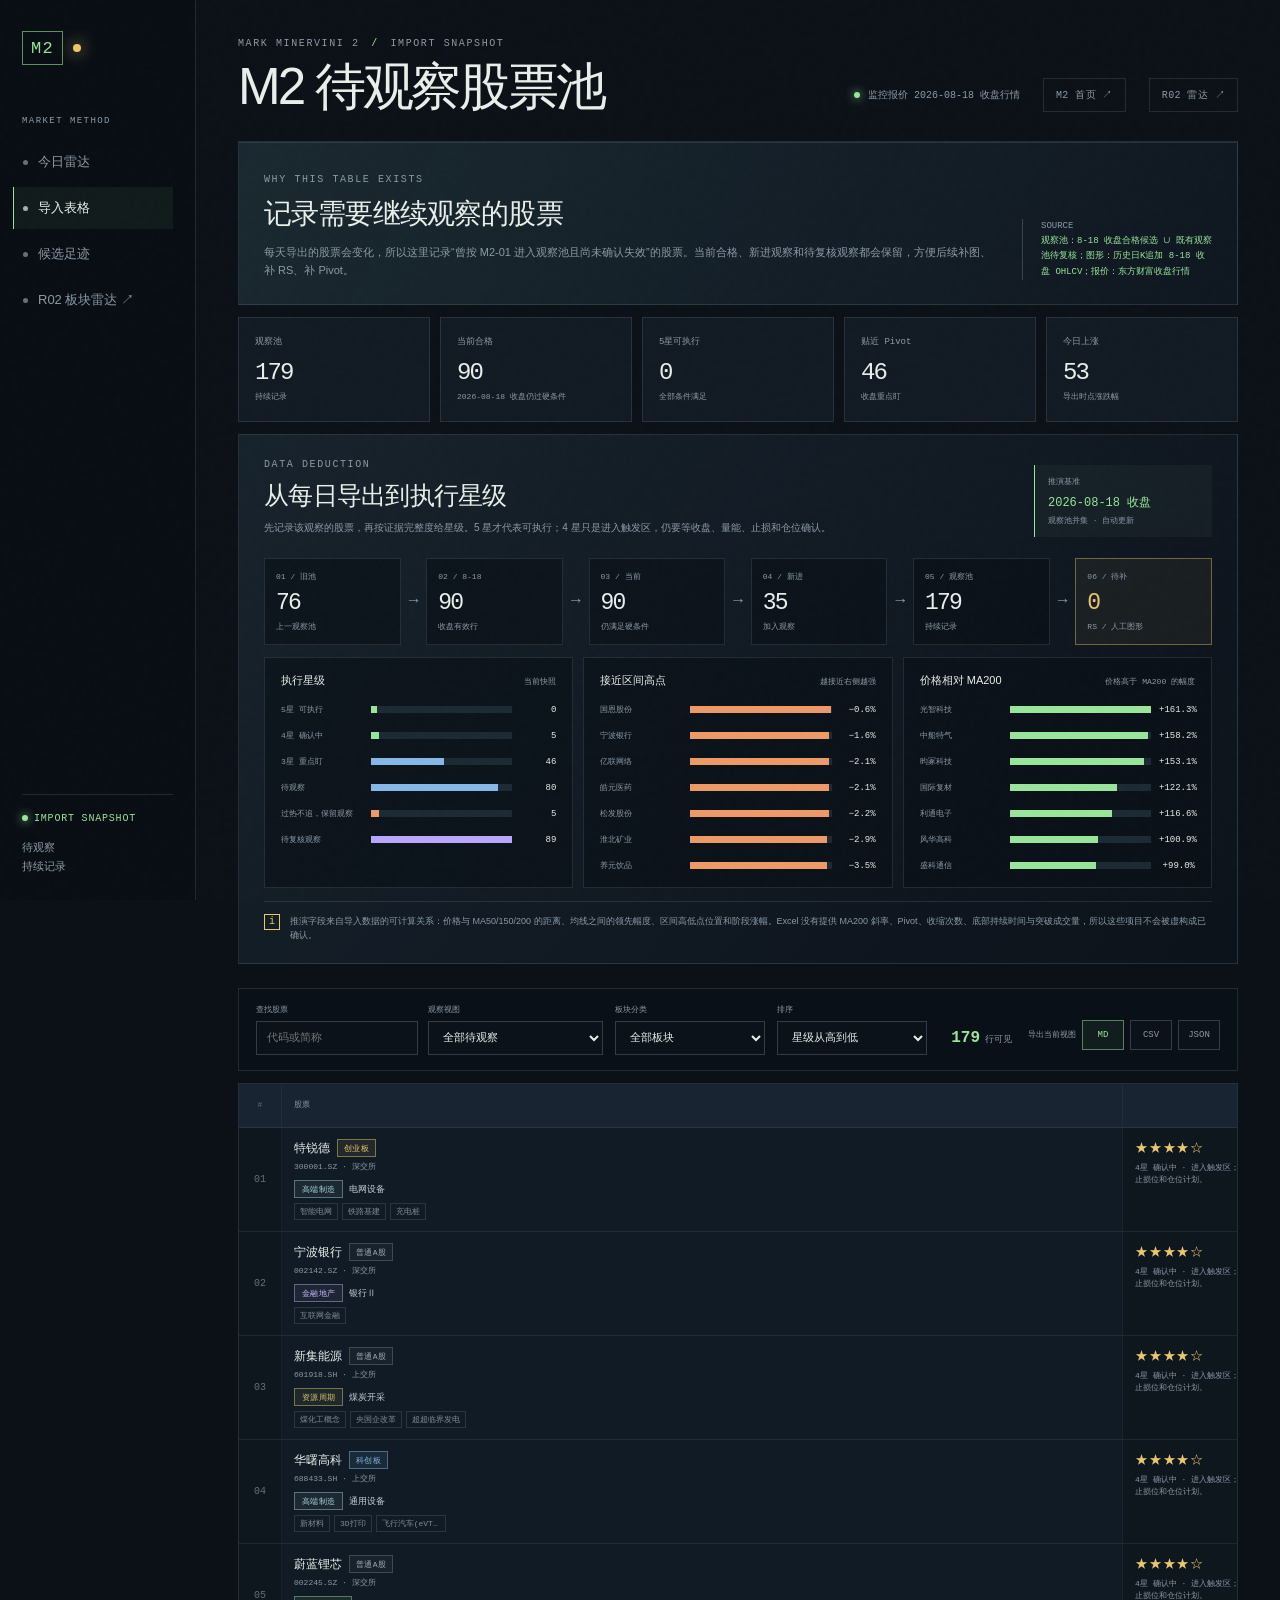
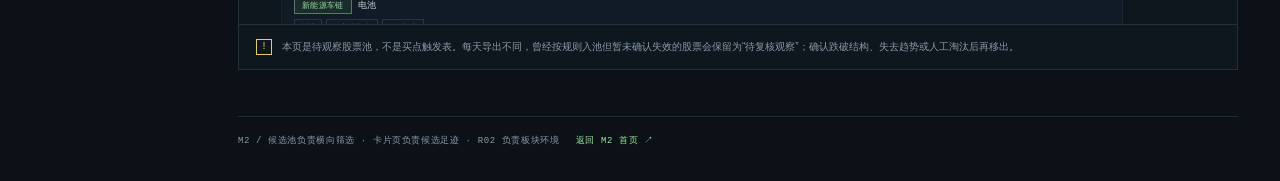
==== commit a4b79a83: "Refresh M2 close snapshot for 2026-08-18" ====
--- a/m2-table.html
+++ b/m2-table.html
@@ -6,8 +6,8 @@
     <meta name="theme-color" content="#0c1118" />
     <title>M2 待观察股票池 · Mark Minervini 2</title>
     <link rel="icon" href="data:image/svg+xml,%3Csvg xmlns='http://www.w3.org/2000/svg' viewBox='0 0 32 32'%3E%3Crect width='32' height='32' fill='%230c1118'/%3E%3Cpath d='M5 22 12 14l5 4 10-11' fill='none' stroke='%2398e59b' stroke-width='3'/%3E%3C/svg%3E" />
-    <link rel="stylesheet" href="m2-styles.css?v=20260817-close" />
-    <link rel="stylesheet" href="m2-table.css?v=20260817-close" />
+    <link rel="stylesheet" href="m2-styles.css?v=20260818-close" />
+    <link rel="stylesheet" href="m2-table.css?v=20260818-close" />
   </head>
   <body>
     <div class="noise"></div>
@@ -139,9 +139,9 @@
         <footer class="page-footer">M2 / 候选池负责横向筛选 · 卡片页负责候选足迹 · R02 负责板块环境 <a class="footer-link" href="/">返回 M2 首页 ↗</a></footer>
       </main>
     </div>
-    <script src="m2-table-data.js?v=20260817-close"></script>
-    <script src="m2-sector-map.js?v=20260817-close"></script>
-    <script src="m2-valuation-map.js?v=20260817-close"></script>
-    <script src="m2-table-app.js?v=20260817-close"></script>
+    <script src="m2-table-data.js?v=20260818-close"></script>
+    <script src="m2-sector-map.js?v=20260818-close"></script>
+    <script src="m2-valuation-map.js?v=20260818-close"></script>
+    <script src="m2-table-app.js?v=20260818-close"></script>
   </body>
 </html>
--- a/m2-styles.css
+++ b/m2-styles.css
@@ -101,8 +101,8 @@
 .section-heading h2 { margin-top: 9px; }
 .heading-note { color: var(--muted); font-size: 11px; }
 .heading-note span { color: var(--green); padding: 0 7px; }
-.home-filter-control { display: flex; align-items: flex-end; gap: 9px; min-width: min(100%, 270px); }
-.home-filter-control label { display: grid; gap: 6px; min-width: 190px; }
+.home-filter-control { display: flex; align-items: flex-end; gap: 9px; min-width: min(100%, 520px); }
+.home-filter-control label { display: grid; gap: 6px; min-width: 178px; }
 .home-filter-control label span { color: var(--muted); font: 9px var(--mono); letter-spacing: .08em; }
 .home-filter-control select { width: 100%; min-height: 34px; color: var(--paper); background: #0b1118; border: 1px solid var(--line-bright); padding: 0 32px 0 11px; border-radius: 0; font: 11px var(--mono); outline: none; cursor: pointer; }
 .home-filter-control select:focus { border-color: rgba(152,229,155,.7); box-shadow: 0 0 0 2px rgba(152,229,155,.08); }
@@ -315,8 +315,9 @@
   .metric-foot { grid-column: 1 / -1; }
   .watch-grid { grid-template-columns: 1fr; }
   .stock-metrics { display: grid; grid-template-columns: repeat(2, minmax(0, 1fr)); }
-  .home-filter-control { width: 100%; align-items: flex-end; justify-content: space-between; }
+  .home-filter-control { width: 100%; align-items: flex-end; justify-content: space-between; flex-wrap: wrap; }
   .home-filter-control label { min-width: 0; flex: 1; }
+  .home-filter-control small { flex: 0 0 auto; }
   .chart-modal { padding: 10px; }
   .modal-card { padding: 16px; }
   .modal-image-frame { max-height: 72vh; }
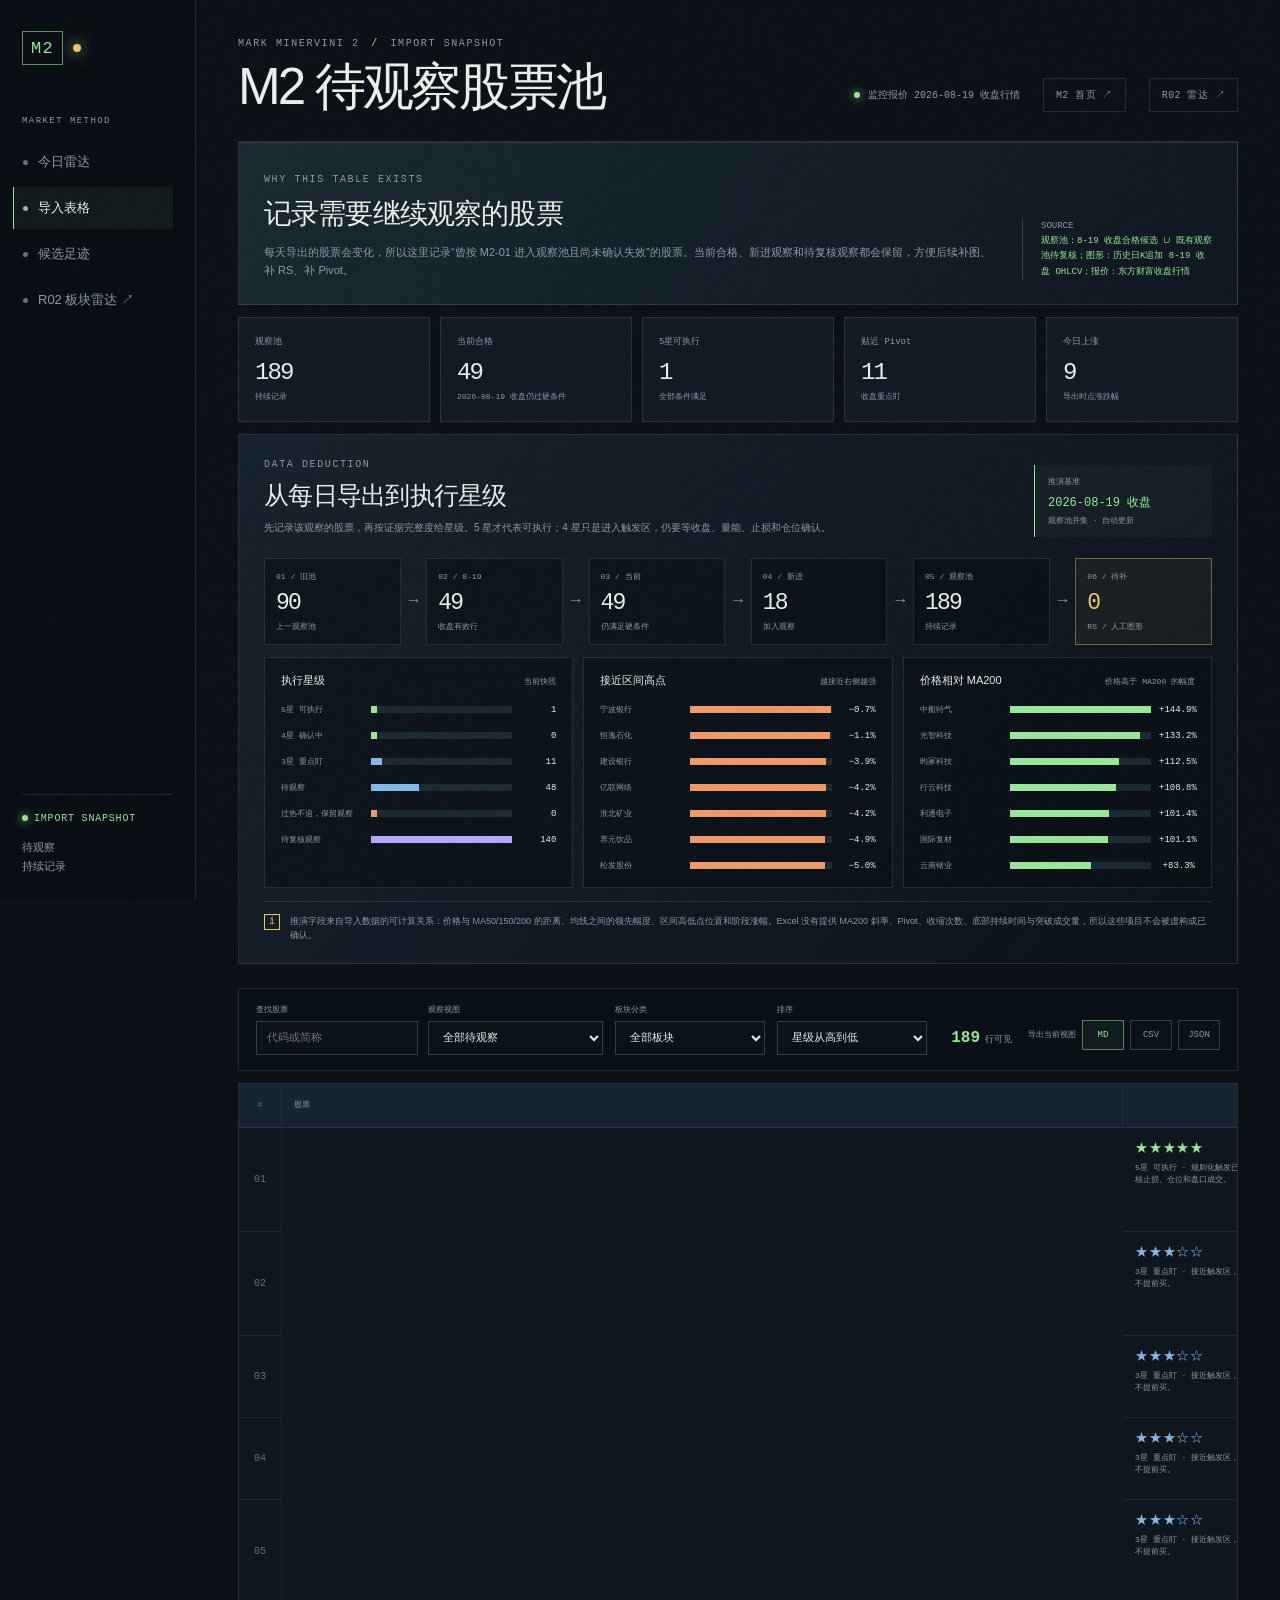
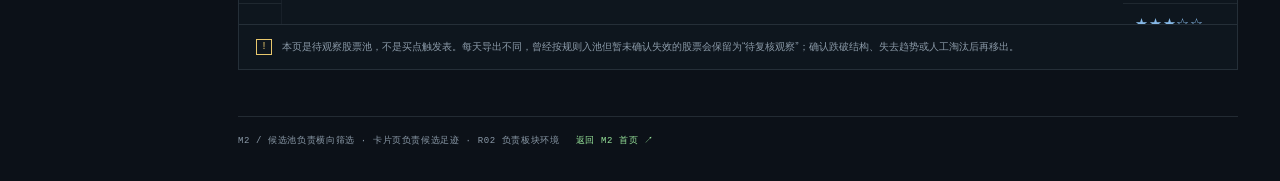
==== commit be93f5bd: "Refresh M2 close snapshot for 2026-08-19" ====
--- a/m2-table.html
+++ b/m2-table.html
@@ -6,8 +6,8 @@
     <meta name="theme-color" content="#0c1118" />
     <title>M2 待观察股票池 · Mark Minervini 2</title>
     <link rel="icon" href="data:image/svg+xml,%3Csvg xmlns='http://www.w3.org/2000/svg' viewBox='0 0 32 32'%3E%3Crect width='32' height='32' fill='%230c1118'/%3E%3Cpath d='M5 22 12 14l5 4 10-11' fill='none' stroke='%2398e59b' stroke-width='3'/%3E%3C/svg%3E" />
-    <link rel="stylesheet" href="m2-styles.css?v=20260818-close" />
-    <link rel="stylesheet" href="m2-table.css?v=20260818-close" />
+    <link rel="stylesheet" href="m2-styles.css?v=20260819-close" />
+    <link rel="stylesheet" href="m2-table.css?v=20260819-close" />
   </head>
   <body>
     <div class="noise"></div>
@@ -139,9 +139,9 @@
         <footer class="page-footer">M2 / 候选池负责横向筛选 · 卡片页负责候选足迹 · R02 负责板块环境 <a class="footer-link" href="/">返回 M2 首页 ↗</a></footer>
       </main>
     </div>
-    <script src="m2-table-data.js?v=20260818-close"></script>
-    <script src="m2-sector-map.js?v=20260818-close"></script>
-    <script src="m2-valuation-map.js?v=20260818-close"></script>
-    <script src="m2-table-app.js?v=20260818-close"></script>
+    <script src="m2-table-data.js?v=20260819-close"></script>
+    <script src="m2-sector-map.js?v=20260819-close"></script>
+    <script src="m2-valuation-map.js?v=20260819-close"></script>
+    <script src="m2-table-app.js?v=20260819-close"></script>
   </body>
 </html>
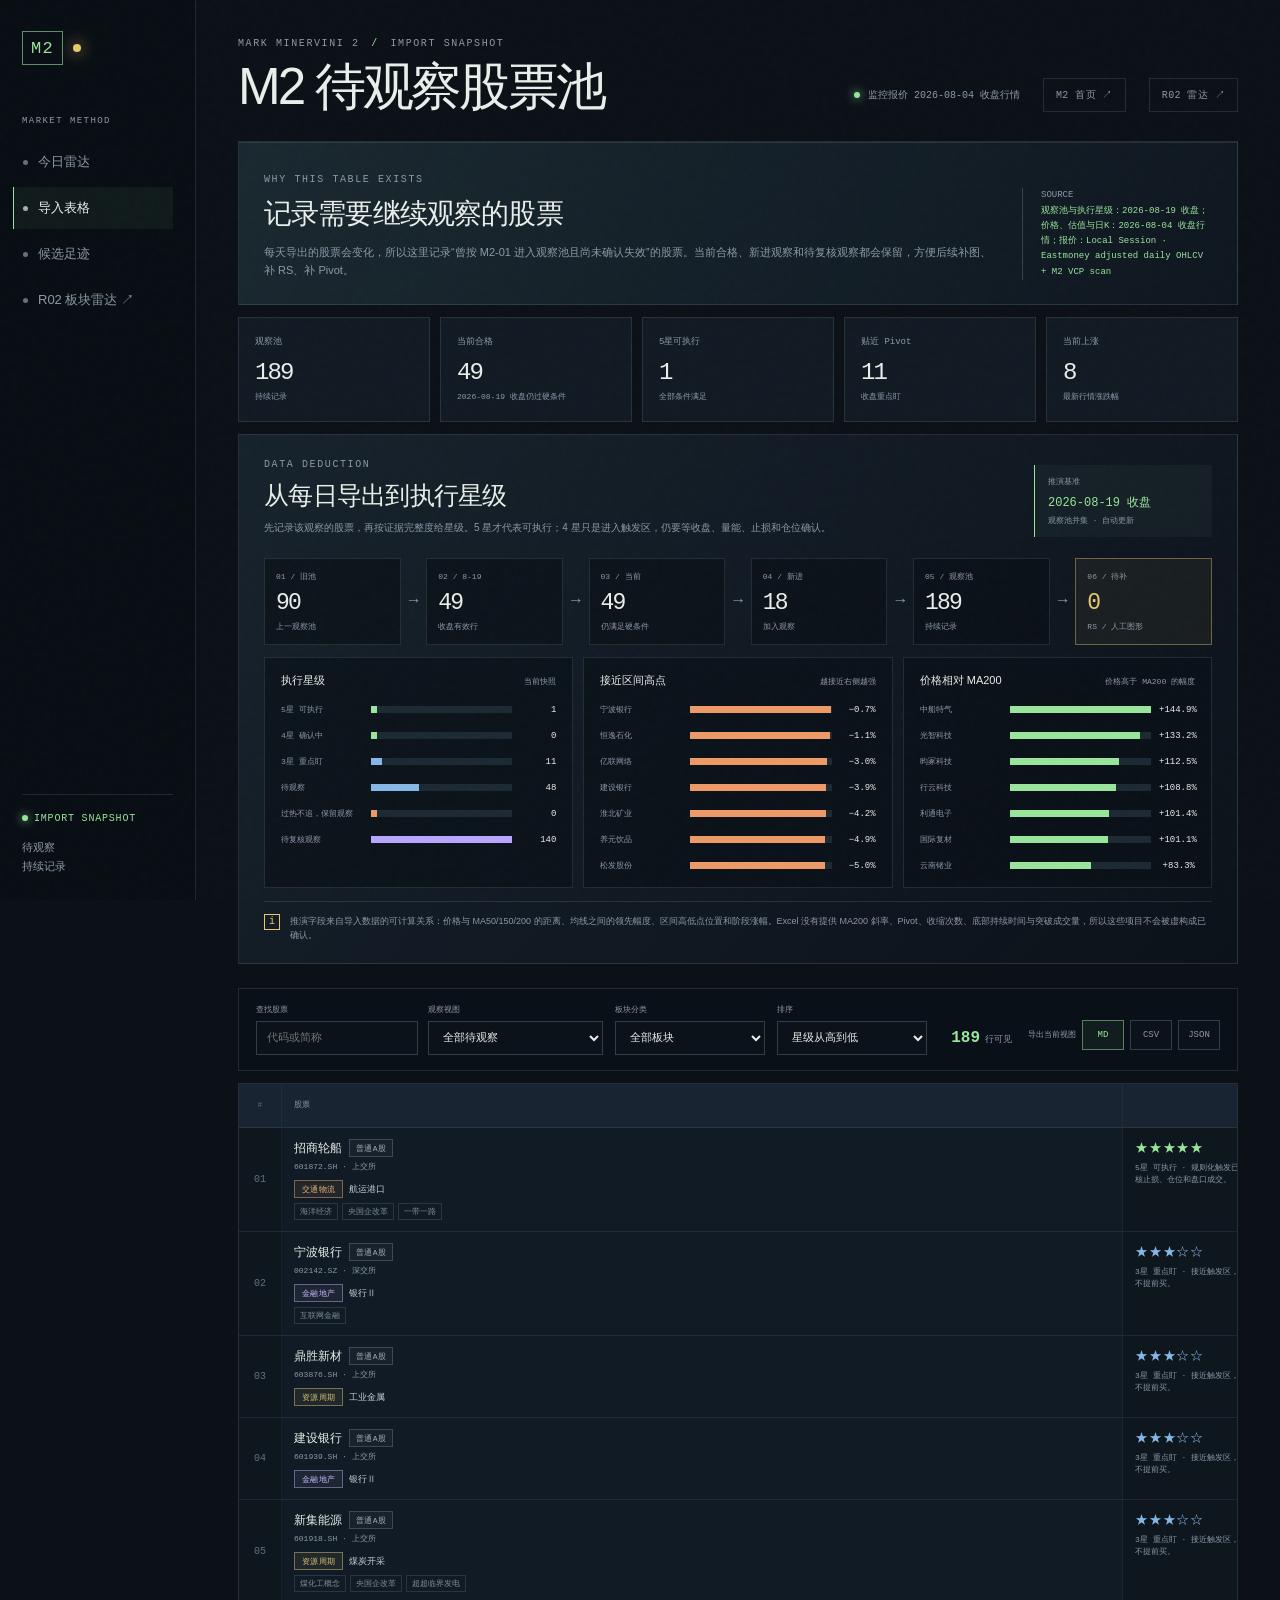
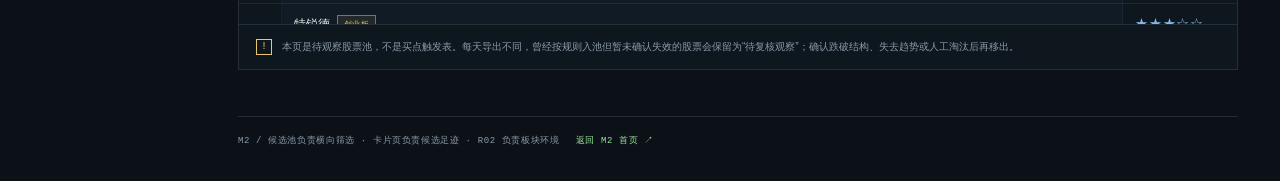
==== commit 5ce1eb9a: "Refresh all M2 market data for 2026-08-20" ====
--- a/m2-table.html
+++ b/m2-table.html
@@ -6,8 +6,8 @@
     <meta name="theme-color" content="#0c1118" />
     <title>M2 待观察股票池 · Mark Minervini 2</title>
     <link rel="icon" href="data:image/svg+xml,%3Csvg xmlns='http://www.w3.org/2000/svg' viewBox='0 0 32 32'%3E%3Crect width='32' height='32' fill='%230c1118'/%3E%3Cpath d='M5 22 12 14l5 4 10-11' fill='none' stroke='%2398e59b' stroke-width='3'/%3E%3C/svg%3E" />
-    <link rel="stylesheet" href="m2-styles.css?v=20260819-close" />
-    <link rel="stylesheet" href="m2-table.css?v=20260819-close" />
+    <link rel="stylesheet" href="m2-styles.css?v=20260820-live" />
+    <link rel="stylesheet" href="m2-table.css?v=20260820-live" />
   </head>
   <body>
     <div class="noise"></div>
@@ -54,7 +54,7 @@
           <article><span>当前合格</span><strong id="summaryStacked">—</strong><small id="summaryQualifiedLabel">收盘仍过硬条件</small></article>
           <article><span>5星可执行</span><strong id="summaryAbove200">—</strong><small>全部条件满足</small></article>
           <article><span>贴近 Pivot</span><strong id="summaryNearHigh">—</strong><small>收盘重点盯</small></article>
-          <article><span>今日上涨</span><strong id="summaryUp">—</strong><small>导出时点涨跌幅</small></article>
+          <article><span>当前上涨</span><strong id="summaryUp">—</strong><small>最新行情涨跌幅</small></article>
         </section>
 
         <section class="deduction-board" aria-label="数据推演">
@@ -91,7 +91,7 @@
           <label class="table-search"><span>查找股票</span><input id="tableSearch" type="search" placeholder="代码或简称" /></label>
           <label><span>观察视图</span><select id="tableFilter"><option value="all">全部待观察</option><option value="star5">5星可执行</option><option value="star4">4星确认中</option><option value="star3">3星重点盯</option><option value="priority">买点候选</option><option value="wait">当前待观察</option><option value="caution">过热不追，保留观察</option><option value="review">待复核观察</option><option value="stacked">MA50 &gt; MA150 &gt; MA200</option><option value="nearHigh">距区间高点 ≤ 10%</option><option value="needsPivot">Pivot / 收缩待确认</option></select></label>
           <label><span>板块分类</span><select id="sectorFilter"><option value="all">全部板块</option></select></label>
-          <label><span>排序</span><select id="tableSort"><option value="stars">星级从高到低</option><option value="pct">今日涨跌幅</option><option value="fromHigh">距离区间高点</option><option value="fromLow">从区间低点反弹</option><option value="amount">平均成交额</option><option value="marketCap">市值</option><option value="pe">PE</option><option value="price">现价</option></select></label>
+          <label><span>排序</span><select id="tableSort"><option value="stars">星级从高到低</option><option value="pct">最新行情涨跌幅</option><option value="fromHigh">距离区间高点</option><option value="fromLow">从区间低点反弹</option><option value="amount">平均成交额</option><option value="marketCap">市值</option><option value="pe">PE</option><option value="price">现价</option></select></label>
           <div class="table-count"><strong id="visibleCount">—</strong><span>行可见</span></div>
           <div class="export-group" aria-label="导出当前列表">
             <span id="exportStatus">导出当前视图</span>
@@ -111,7 +111,7 @@
                   <th>执行星级<br /><small>5 星才可下单</small></th>
                   <th>M2 建议<br /><small>只作筛选参考</small></th>
                   <th>现价</th>
-                  <th>今日涨跌</th>
+                  <th>最新涨跌</th>
                   <th>MA50</th>
                   <th>MA150</th>
                   <th>MA200</th>
@@ -139,9 +139,9 @@
         <footer class="page-footer">M2 / 候选池负责横向筛选 · 卡片页负责候选足迹 · R02 负责板块环境 <a class="footer-link" href="/">返回 M2 首页 ↗</a></footer>
       </main>
     </div>
-    <script src="m2-table-data.js?v=20260819-close"></script>
-    <script src="m2-sector-map.js?v=20260819-close"></script>
-    <script src="m2-valuation-map.js?v=20260819-close"></script>
-    <script src="m2-table-app.js?v=20260819-close"></script>
+    <script src="m2-table-data.js?v=20260820-live"></script>
+    <script src="m2-sector-map.js?v=20260820-live"></script>
+    <script src="m2-valuation-map.js?v=20260820-live"></script>
+    <script src="m2-table-app.js?v=20260820-live"></script>
   </body>
 </html>
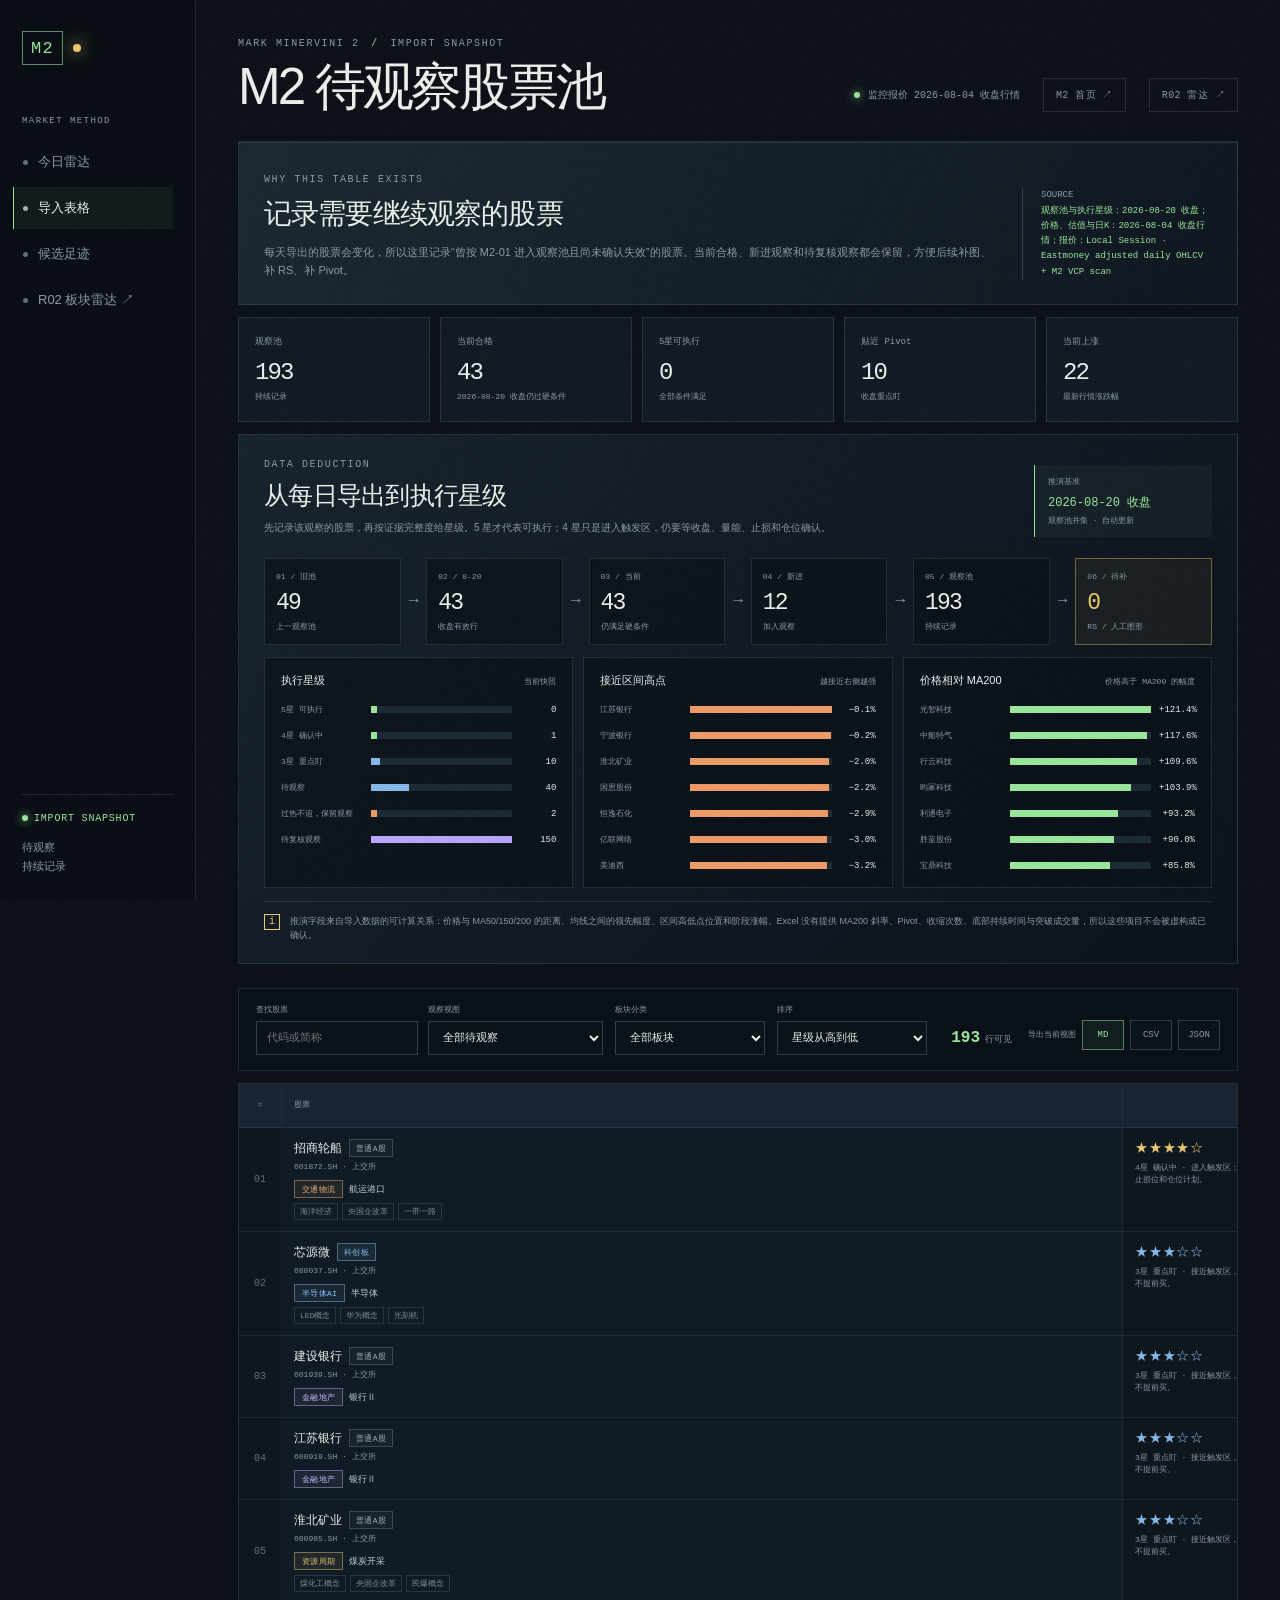
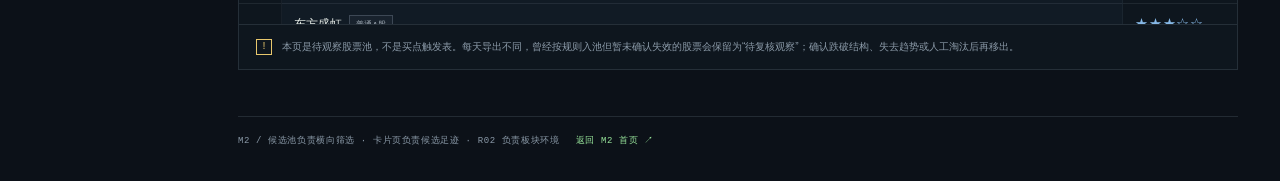
==== commit ba551dea: "Publish M2 close analysis for 2026-08-20" ====
--- a/m2-table.html
+++ b/m2-table.html
@@ -6,8 +6,8 @@
     <meta name="theme-color" content="#0c1118" />
     <title>M2 待观察股票池 · Mark Minervini 2</title>
     <link rel="icon" href="data:image/svg+xml,%3Csvg xmlns='http://www.w3.org/2000/svg' viewBox='0 0 32 32'%3E%3Crect width='32' height='32' fill='%230c1118'/%3E%3Cpath d='M5 22 12 14l5 4 10-11' fill='none' stroke='%2398e59b' stroke-width='3'/%3E%3C/svg%3E" />
-    <link rel="stylesheet" href="m2-styles.css?v=20260820-live" />
-    <link rel="stylesheet" href="m2-table.css?v=20260820-live" />
+    <link rel="stylesheet" href="m2-styles.css?v=20260820-close" />
+    <link rel="stylesheet" href="m2-table.css?v=20260820-close" />
   </head>
   <body>
     <div class="noise"></div>
@@ -139,9 +139,9 @@
         <footer class="page-footer">M2 / 候选池负责横向筛选 · 卡片页负责候选足迹 · R02 负责板块环境 <a class="footer-link" href="/">返回 M2 首页 ↗</a></footer>
       </main>
     </div>
-    <script src="m2-table-data.js?v=20260820-live"></script>
-    <script src="m2-sector-map.js?v=20260820-live"></script>
-    <script src="m2-valuation-map.js?v=20260820-live"></script>
-    <script src="m2-table-app.js?v=20260820-live"></script>
+    <script src="m2-table-data.js?v=20260820-close"></script>
+    <script src="m2-sector-map.js?v=20260820-close"></script>
+    <script src="m2-valuation-map.js?v=20260820-close"></script>
+    <script src="m2-table-app.js?v=20260820-close"></script>
   </body>
 </html>
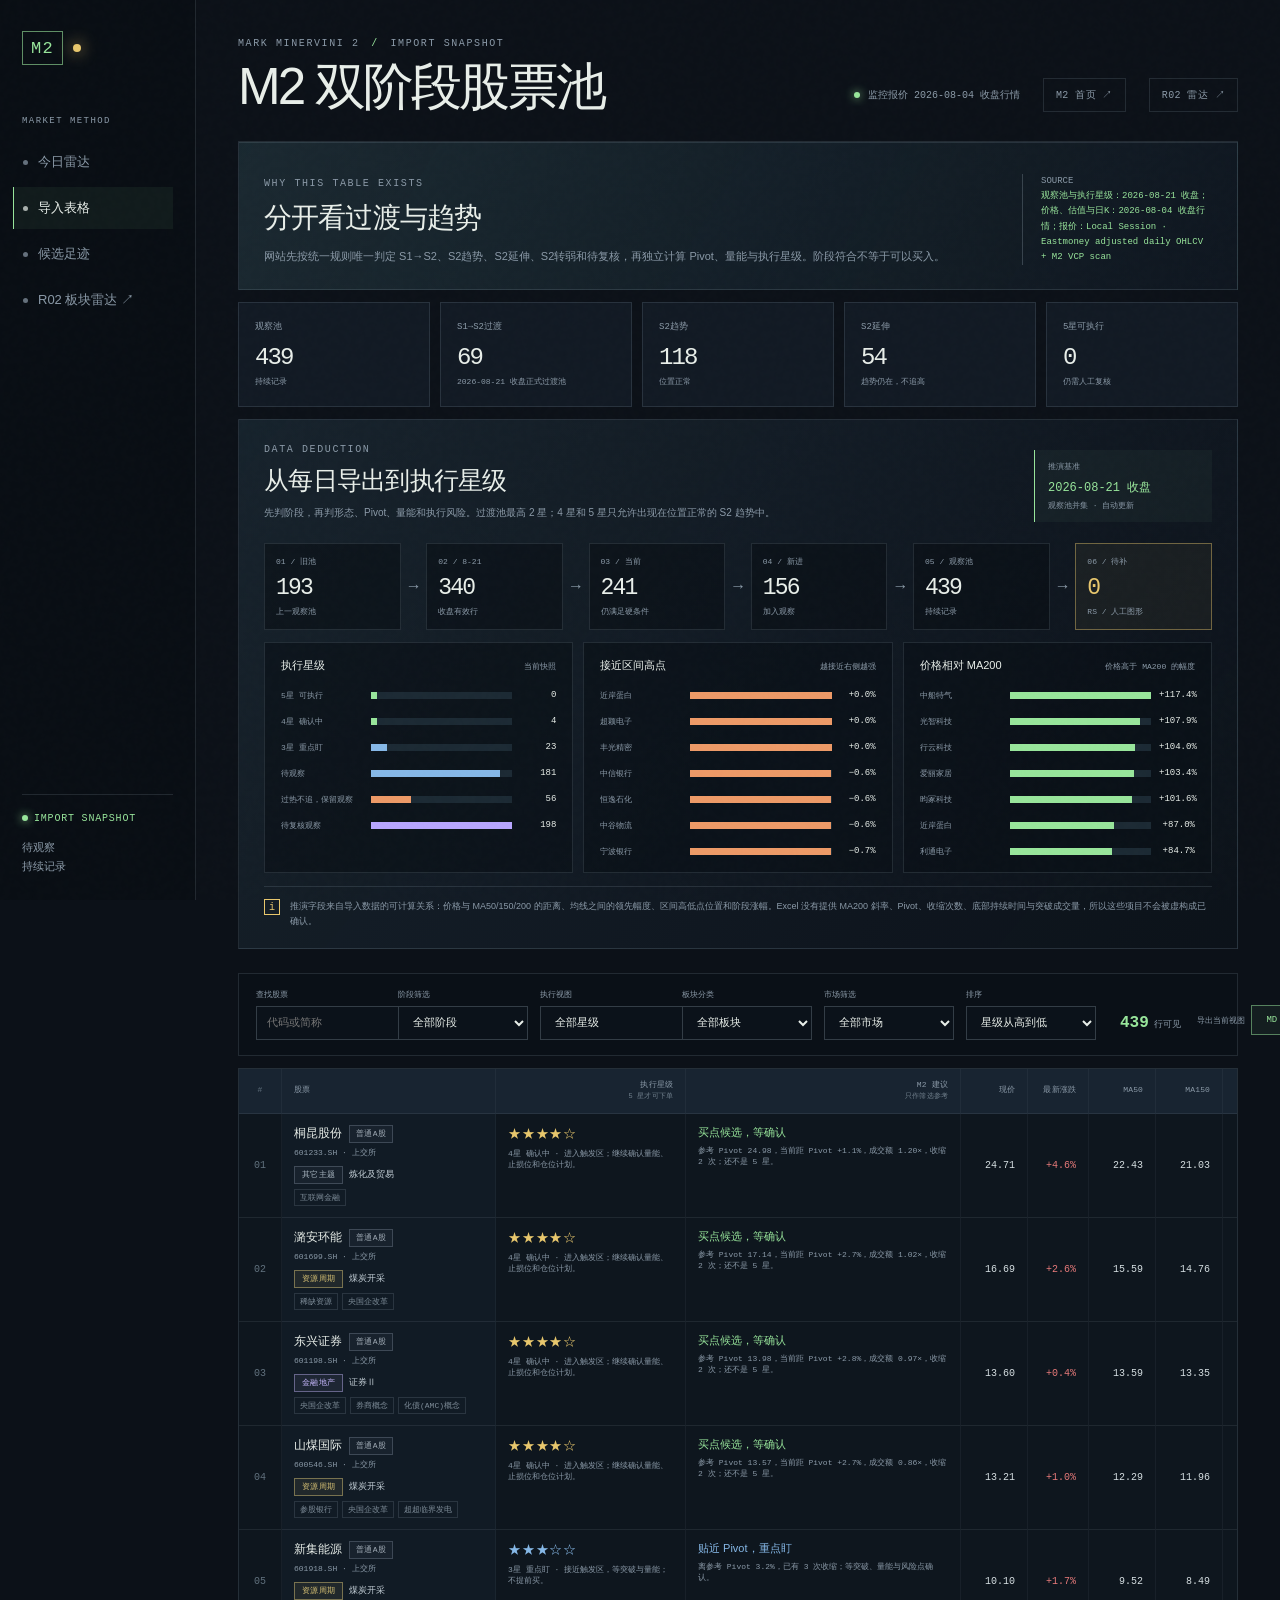
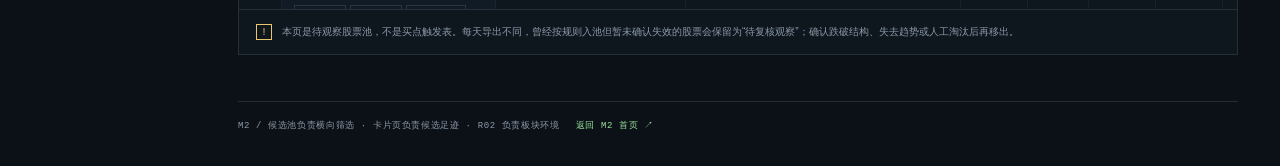
==== commit f93d9a0e: "Analyze 8-21 dual-stage stock pools" ====
--- a/m2-table.html
+++ b/m2-table.html
@@ -4,10 +4,10 @@
     <meta charset="UTF-8" />
     <meta name="viewport" content="width=device-width, initial-scale=1.0" />
     <meta name="theme-color" content="#0c1118" />
-    <title>M2 待观察股票池 · Mark Minervini 2</title>
+    <title>M2 双阶段股票池 · Mark Minervini 2</title>
     <link rel="icon" href="data:image/svg+xml,%3Csvg xmlns='http://www.w3.org/2000/svg' viewBox='0 0 32 32'%3E%3Crect width='32' height='32' fill='%230c1118'/%3E%3Cpath d='M5 22 12 14l5 4 10-11' fill='none' stroke='%2398e59b' stroke-width='3'/%3E%3C/svg%3E" />
-    <link rel="stylesheet" href="m2-styles.css?v=20260820-close" />
-    <link rel="stylesheet" href="m2-table.css?v=20260820-close" />
+    <link rel="stylesheet" href="m2-styles.css?v=20260821-stages" />
+    <link rel="stylesheet" href="m2-table.css?v=20260821-stages" />
   </head>
   <body>
     <div class="noise"></div>
@@ -31,7 +31,7 @@
         <header class="topbar">
           <div>
             <div class="eyebrow">MARK MINERVINI 2 <span>/</span> IMPORT SNAPSHOT</div>
-            <h1>M2 待观察股票池</h1>
+            <h1>M2 双阶段股票池</h1>
           </div>
           <div class="topbar-meta">
             <div class="last-sync"><span class="live-dot"></span><span id="tableAsOf">读取中</span></div>
@@ -43,18 +43,18 @@
         <section class="table-intro">
           <div>
             <div class="section-kicker">WHY THIS TABLE EXISTS</div>
-            <h2>记录需要继续观察的股票</h2>
-            <p>每天导出的股票会变化，所以这里记录“曾按 M2-01 进入观察池且尚未确认失效”的股票。当前合格、新进观察和待复核观察都会保留，方便后续补图、补 RS、补 Pivot。</p>
+            <h2>分开看过渡与趋势</h2>
+            <p>网站先按统一规则唯一判定 S1→S2、S2趋势、S2延伸、S2转弱和待复核，再独立计算 Pivot、量能与执行星级。阶段符合不等于可以买入。</p>
           </div>
           <div class="table-source">SOURCE<br /><strong id="tableSource">—</strong></div>
         </section>
 
         <section class="table-summary" aria-label="导入表摘要">
           <article><span>观察池</span><strong id="summaryTotal">—</strong><small>持续记录</small></article>
-          <article><span>当前合格</span><strong id="summaryStacked">—</strong><small id="summaryQualifiedLabel">收盘仍过硬条件</small></article>
-          <article><span>5星可执行</span><strong id="summaryAbove200">—</strong><small>全部条件满足</small></article>
-          <article><span>贴近 Pivot</span><strong id="summaryNearHigh">—</strong><small>收盘重点盯</small></article>
-          <article><span>当前上涨</span><strong id="summaryUp">—</strong><small>最新行情涨跌幅</small></article>
+          <article><span>S1→S2过渡</span><strong id="summaryStacked">—</strong><small id="summaryQualifiedLabel">正式过渡池</small></article>
+          <article><span>S2趋势</span><strong id="summaryAbove200">—</strong><small>位置正常</small></article>
+          <article><span>S2延伸</span><strong id="summaryNearHigh">—</strong><small>趋势仍在，不追高</small></article>
+          <article><span>5星可执行</span><strong id="summaryUp">—</strong><small>仍需人工复核</small></article>
         </section>
 
         <section class="deduction-board" aria-label="数据推演">
@@ -62,7 +62,7 @@
             <div>
               <div class="section-kicker">DATA DEDUCTION</div>
               <h2>从每日导出到执行星级</h2>
-              <p>先记录该观察的股票，再按证据完整度给星级。5 星才代表可执行；4 星只是进入触发区，仍要等收盘、量能、止损和仓位确认。</p>
+              <p>先判阶段，再判形态、Pivot、量能和执行风险。过渡池最高 2 星；4 星和 5 星只允许出现在位置正常的 S2 趋势中。</p>
             </div>
             <div class="deduction-stamp"><span>推演基准</span><strong id="deductionAsOf">收盘</strong><small>观察池并集 · 自动更新</small></div>
           </div>
@@ -89,8 +89,10 @@
 
         <section class="table-controls" aria-label="表格筛选">
           <label class="table-search"><span>查找股票</span><input id="tableSearch" type="search" placeholder="代码或简称" /></label>
-          <label><span>观察视图</span><select id="tableFilter"><option value="all">全部待观察</option><option value="star5">5星可执行</option><option value="star4">4星确认中</option><option value="star3">3星重点盯</option><option value="priority">买点候选</option><option value="wait">当前待观察</option><option value="caution">过热不追，保留观察</option><option value="review">待复核观察</option><option value="stacked">MA50 &gt; MA150 &gt; MA200</option><option value="nearHigh">距区间高点 ≤ 10%</option><option value="needsPivot">Pivot / 收缩待确认</option></select></label>
+          <label><span>阶段筛选</span><select id="tableStageFilter"><option value="all">全部阶段</option><option value="S1→S2过渡">S1→S2过渡</option><option value="S2趋势">S2趋势</option><option value="S2延伸">S2延伸</option><option value="S2转弱">S2转弱</option><option value="待复核">待复核</option></select></label>
+          <label><span>执行视图</span><select id="tableFilter"><option value="all">全部星级</option><option value="star5">5星可执行</option><option value="star4">4星确认中</option><option value="star3">3星重点盯</option><option value="priority">买点候选</option><option value="wait">当前待观察</option><option value="caution">过热不追</option><option value="review">待复核</option><option value="stacked">MA50 &gt; MA150 &gt; MA200</option><option value="nearHigh">距区间高点 ≤ 10%</option></select></label>
           <label><span>板块分类</span><select id="sectorFilter"><option value="all">全部板块</option></select></label>
+          <label><span>市场筛选</span><select id="tableMarketFilter"><option value="all">全部市场</option><option value="上交所">上交所</option><option value="深交所">深交所</option><option value="北交所">北交所</option></select></label>
           <label><span>排序</span><select id="tableSort"><option value="stars">星级从高到低</option><option value="pct">最新行情涨跌幅</option><option value="fromHigh">距离区间高点</option><option value="fromLow">从区间低点反弹</option><option value="amount">平均成交额</option><option value="marketCap">市值</option><option value="pe">PE</option><option value="price">现价</option></select></label>
           <div class="table-count"><strong id="visibleCount">—</strong><span>行可见</span></div>
           <div class="export-group" aria-label="导出当前列表">
@@ -124,7 +126,7 @@
                   <th>均额<br /><small>元</small></th>
                   <th>市值<br /><small>亿元</small></th>
                   <th>PE<br /><small>动态</small></th>
-                  <th>200 日线趋势</th>
+                  <th>均线斜率<br /><small>MA200 / MA50 · 20日</small></th>
                   <th>数据完整性</th>
                   <th>Pivot</th>
                   <th>收缩</th>
@@ -139,9 +141,9 @@
         <footer class="page-footer">M2 / 候选池负责横向筛选 · 卡片页负责候选足迹 · R02 负责板块环境 <a class="footer-link" href="/">返回 M2 首页 ↗</a></footer>
       </main>
     </div>
-    <script src="m2-table-data.js?v=20260820-close"></script>
-    <script src="m2-sector-map.js?v=20260820-close"></script>
-    <script src="m2-valuation-map.js?v=20260820-close"></script>
-    <script src="m2-table-app.js?v=20260820-close"></script>
+    <script src="m2-table-data.js?v=20260821-close"></script>
+    <script src="m2-sector-map.js?v=20260821-close"></script>
+    <script src="m2-valuation-map.js?v=20260821-close"></script>
+    <script src="m2-table-app.js?v=20260821-stages"></script>
   </body>
 </html>
--- a/m2-styles.css
+++ b/m2-styles.css
@@ -101,12 +101,18 @@
 .section-heading h2 { margin-top: 9px; }
 .heading-note { color: var(--muted); font-size: 11px; }
 .heading-note span { color: var(--green); padding: 0 7px; }
-.home-filter-control { display: flex; align-items: flex-end; gap: 9px; min-width: min(100%, 520px); }
-.home-filter-control label { display: grid; gap: 6px; min-width: 178px; }
+.home-filter-control { display: flex; align-items: flex-end; justify-content: flex-end; gap: 9px; width: min(100%, 860px); }
+.home-filter-control label { display: grid; gap: 6px; min-width: 142px; }
 .home-filter-control label span { color: var(--muted); font: 9px var(--mono); letter-spacing: .08em; }
 .home-filter-control select { width: 100%; min-height: 34px; color: var(--paper); background: #0b1118; border: 1px solid var(--line-bright); padding: 0 32px 0 11px; border-radius: 0; font: 11px var(--mono); outline: none; cursor: pointer; }
 .home-filter-control select:focus { border-color: rgba(152,229,155,.7); box-shadow: 0 0 0 2px rgba(152,229,155,.08); }
 .home-filter-control small { display: inline-flex; align-items: center; justify-content: center; min-width: 62px; height: 34px; color: var(--green); border: 1px solid rgba(152,229,155,.28); background: rgba(152,229,155,.06); font: 10px var(--mono); white-space: nowrap; }
+.stage-pool-tabs { display: grid; grid-template-columns: repeat(2, minmax(0, 1fr)); gap: 1px; margin-bottom: 14px; border: 1px solid var(--line); background: var(--line); }
+.stage-pool-tabs button { min-height: 44px; border: 0; background: #0b121a; color: var(--muted); font: 11px var(--mono); cursor: pointer; }
+.stage-pool-tabs button span { margin-left: 8px; color: #71808d; }
+.stage-pool-tabs button:hover, .stage-pool-tabs button:focus-visible { color: var(--paper); outline: 1px solid var(--line-bright); outline-offset: -1px; }
+.stage-pool-tabs button.active { background: #182733; color: var(--green); box-shadow: inset 0 -2px 0 var(--green); }
+.stage-pool-tabs button.active span { color: var(--paper); }
 .watch-grid { display: grid; grid-template-columns: repeat(3, 1fr); gap: 12px; }
 .empty-filter-state { grid-column: 1 / -1; display: grid; gap: 7px; align-content: center; min-height: 180px; padding: 28px; border: 1px dashed rgba(139,154,168,.32); background: rgba(139,154,168,.04); }
 .empty-filter-state strong { color: var(--paper); font-size: 15px; font-weight: 500; }
@@ -128,6 +134,7 @@
 .board-chip.board-sci { color: var(--blue); border-color: rgba(134,184,231,.46); background: rgba(134,184,231,.09); }
 .board-chip.board-growth { color: var(--yellow); border-color: rgba(232,199,109,.48); background: rgba(232,199,109,.08); }
 .board-chip.board-main { color: #a2adb7; border-color: rgba(139,154,168,.32); background: rgba(139,154,168,.06); }
+.board-chip.board-bse { color: #e6a66f; border-color: rgba(230,166,111,.5); background: rgba(230,166,111,.08); }
 .sector-chip { display: inline-flex; align-items: center; height: 18px; padding: 0 7px; border: 1px solid rgba(139,154,168,.34); color: #aab7c2; background: rgba(139,154,168,.06); font: 8px var(--mono); letter-spacing: .04em; white-space: nowrap; }
 .sector-chip.sector-other { border-color: rgba(139,154,168,.34); color: #aab7c2; }
 .sector-chip.sector-semi { color: #8ec8ff; border-color: rgba(134,184,231,.44); background: rgba(134,184,231,.08); }
@@ -164,6 +171,10 @@
 .change.up { color: var(--red); }
 .change.down { color: var(--green); }
 .stage-tag { margin-left: auto; color: var(--muted); border-left: 1px solid var(--line); padding-left: 9px; }
+.stage-tag.stage-transition { color: var(--blue); }
+.stage-tag.stage-s2 { color: var(--green); }
+.stage-tag.stage-extended { color: var(--orange); }
+.stage-tag.stage-weak, .stage-tag.stage-review { color: #b8a6ff; }
 .pivot-focus { display: grid; grid-template-columns: 1fr auto; gap: 5px 12px; align-items: end; margin: 0 0 14px; padding: 12px 13px 11px; border-left: 2px solid var(--orange); background: linear-gradient(90deg, rgba(237,154,103,.13), rgba(134,184,231,.05)); }
 .pivot-focus span { color: var(--orange); font: 8px var(--mono); letter-spacing: .12em; }
 .pivot-focus strong { grid-column: 2; grid-row: 1 / 3; color: var(--paper); font: 24px var(--mono); line-height: .95; letter-spacing: -.04em; }
@@ -186,6 +197,7 @@
 .pivot-evidence { display: grid; gap: 9px; padding: 13px 0 12px; border-bottom: 1px solid var(--line); }
 .pivot-evidence span, .structure-note span { display: block; color: var(--muted); font: 8px var(--mono); margin-bottom: 5px; }
 .pivot-evidence strong { display: block; color: #cbd5db; font-size: 10px; line-height: 1.45; font-weight: 400; }
+.pivot-evidence small { display: block; margin-top: 5px; color: var(--muted); font: 8px/1.45 var(--mono); }
 .recommendation-band { display: grid; gap: 5px; margin-top: 12px; padding: 11px 12px; border-left: 2px solid var(--green); background: rgba(152,229,155,.06); }
 .recommendation-band span { color: var(--muted); font: 8px var(--mono); }
 .recommendation-band strong { color: var(--green); font: 12px var(--display); font-weight: 500; }
@@ -323,6 +335,7 @@
   .modal-image-frame { max-height: 72vh; }
   .modal-actions { align-items: flex-start; flex-direction: column; gap: 7px; }
   .section-heading { align-items: flex-start; gap: 13px; flex-direction: column; }
+  .stage-pool-tabs { grid-template-columns: 1fr; }
   .heading-note { font-size: 10px; }
   .gate-flow { display: block; }
   .gate-step { grid-template-columns: 30px 1fr; gap: 4px 9px; margin-bottom: 16px; }
--- a/m2-table.css
+++ b/m2-table.css
@@ -44,7 +44,7 @@
 .deduction-note { display: flex; gap: 10px; align-items: flex-start; margin-top: 13px; padding-top: 12px; border-top: 1px solid var(--line); color: var(--muted); }
 .deduction-note p { font-size: 9px; line-height: 1.6; }
 .table-controls { display: flex; align-items: flex-end; gap: 12px; margin: 24px 0 12px; padding: 15px 17px; border: 1px solid var(--line); background: rgba(10, 16, 23, .72); }
-.table-controls label { display: grid; gap: 6px; min-width: 150px; color: var(--muted); font: 8px var(--mono); }
+.table-controls label { display: grid; gap: 6px; min-width: 130px; color: var(--muted); font: 8px var(--mono); }
 .table-controls .table-search { flex: 1; }
 .table-controls input, .table-controls select { height: 34px; border: 1px solid var(--line-bright); border-radius: 0; outline: 0; padding: 0 10px; background: #0b121a; color: var(--paper); font: 11px var(--mono); }
 .table-controls input:focus, .table-controls select:focus { border-color: var(--green); box-shadow: 0 0 0 2px rgba(152,229,155,.08); }
@@ -95,6 +95,12 @@
 .stage-cell { min-width: 125px; text-align: left !important; white-space: normal !important; }
 .stage-cell.stage-pass strong { color: var(--green); }
 .stage-cell.stage-pending strong { color: var(--yellow); }
+.stage-cell.stage-transition strong { color: var(--blue); }
+.stage-cell.stage-extended strong { color: var(--orange); }
+.stage-cell.stage-weak strong, .stage-cell.stage-review strong { color: #c8b9ff; }
+.trend-pending strong, .trend-pending small { display: block; font: 9px/1.45 var(--mono); }
+.trend-pending strong { color: var(--green); }
+.trend-pending small { margin-top: 4px; color: var(--muted); }
 .advice-cell { min-width: 225px; max-width: 275px; text-align: left !important; white-space: normal !important; vertical-align: top; }
 .advice-cell strong { display: block; font-family: var(--display); font-size: 11px; font-weight: 500; }
 .advice-cell small { display: block; margin-top: 5px; color: var(--muted); font: 8px/1.45 var(--mono); }
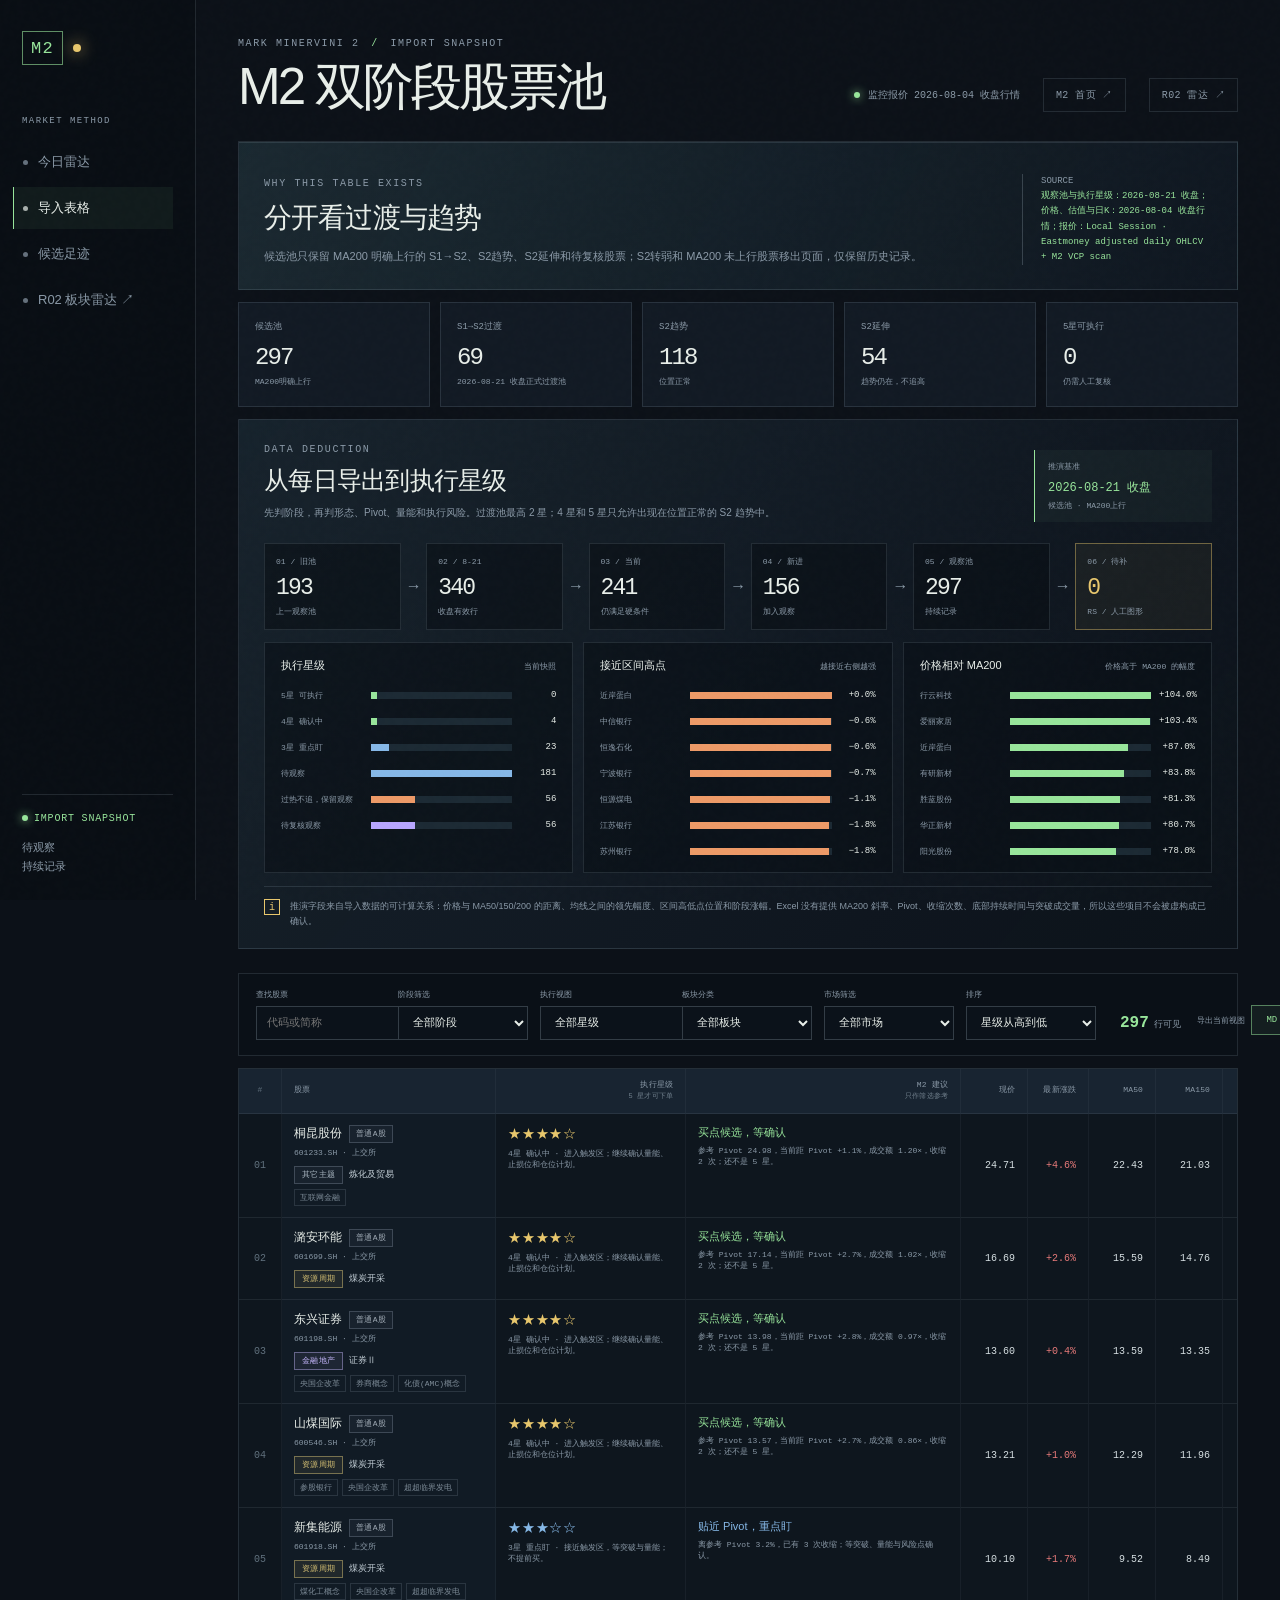
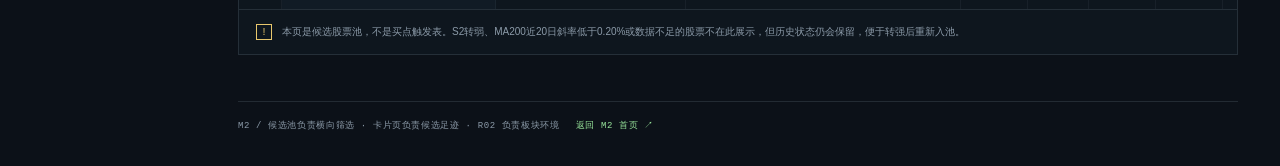
==== commit 7b1f2d40: "Exclude weakened stocks from M2 candidates" ====
--- a/m2-table.html
+++ b/m2-table.html
@@ -44,13 +44,13 @@
           <div>
             <div class="section-kicker">WHY THIS TABLE EXISTS</div>
             <h2>分开看过渡与趋势</h2>
-            <p>网站先按统一规则唯一判定 S1→S2、S2趋势、S2延伸、S2转弱和待复核，再独立计算 Pivot、量能与执行星级。阶段符合不等于可以买入。</p>
+            <p>候选池只保留 MA200 明确上行的 S1→S2、S2趋势、S2延伸和待复核股票；S2转弱和 MA200 未上行股票移出页面，仅保留历史记录。</p>
           </div>
           <div class="table-source">SOURCE<br /><strong id="tableSource">—</strong></div>
         </section>
 
         <section class="table-summary" aria-label="导入表摘要">
-          <article><span>观察池</span><strong id="summaryTotal">—</strong><small>持续记录</small></article>
+          <article><span>候选池</span><strong id="summaryTotal">—</strong><small>MA200明确上行</small></article>
           <article><span>S1→S2过渡</span><strong id="summaryStacked">—</strong><small id="summaryQualifiedLabel">正式过渡池</small></article>
           <article><span>S2趋势</span><strong id="summaryAbove200">—</strong><small>位置正常</small></article>
           <article><span>S2延伸</span><strong id="summaryNearHigh">—</strong><small>趋势仍在，不追高</small></article>
@@ -64,7 +64,7 @@
               <h2>从每日导出到执行星级</h2>
               <p>先判阶段，再判形态、Pivot、量能和执行风险。过渡池最高 2 星；4 星和 5 星只允许出现在位置正常的 S2 趋势中。</p>
             </div>
-            <div class="deduction-stamp"><span>推演基准</span><strong id="deductionAsOf">收盘</strong><small>观察池并集 · 自动更新</small></div>
+            <div class="deduction-stamp"><span>推演基准</span><strong id="deductionAsOf">收盘</strong><small>候选池 · MA200上行</small></div>
           </div>
           <div class="deduction-flow" aria-label="筛选推演路径">
             <div><small>01 / 旧池</small><strong id="flowTotal">—</strong><span>上一观察池</span></div>
@@ -89,7 +89,7 @@
 
         <section class="table-controls" aria-label="表格筛选">
           <label class="table-search"><span>查找股票</span><input id="tableSearch" type="search" placeholder="代码或简称" /></label>
-          <label><span>阶段筛选</span><select id="tableStageFilter"><option value="all">全部阶段</option><option value="S1→S2过渡">S1→S2过渡</option><option value="S2趋势">S2趋势</option><option value="S2延伸">S2延伸</option><option value="S2转弱">S2转弱</option><option value="待复核">待复核</option></select></label>
+          <label><span>阶段筛选</span><select id="tableStageFilter"><option value="all">全部阶段</option><option value="S1→S2过渡">S1→S2过渡</option><option value="S2趋势">S2趋势</option><option value="S2延伸">S2延伸</option><option value="待复核">待复核</option></select></label>
           <label><span>执行视图</span><select id="tableFilter"><option value="all">全部星级</option><option value="star5">5星可执行</option><option value="star4">4星确认中</option><option value="star3">3星重点盯</option><option value="priority">买点候选</option><option value="wait">当前待观察</option><option value="caution">过热不追</option><option value="review">待复核</option><option value="stacked">MA50 &gt; MA150 &gt; MA200</option><option value="nearHigh">距区间高点 ≤ 10%</option></select></label>
           <label><span>板块分类</span><select id="sectorFilter"><option value="all">全部板块</option></select></label>
           <label><span>市场筛选</span><select id="tableMarketFilter"><option value="all">全部市场</option><option value="上交所">上交所</option><option value="深交所">深交所</option><option value="北交所">北交所</option></select></label>
@@ -135,7 +135,7 @@
               <tbody id="tableBody"></tbody>
             </table>
           </div>
-          <div class="table-footnote"><span class="footnote-mark">!</span><p>本页是待观察股票池，不是买点触发表。每天导出不同，曾经按规则入池但暂未确认失效的股票会保留为“待复核观察”；确认跌破结构、失去趋势或人工淘汰后再移出。</p></div>
+          <div class="table-footnote"><span class="footnote-mark">!</span><p>本页是候选股票池，不是买点触发表。S2转弱、MA200近20日斜率低于0.20%或数据不足的股票不在此展示，但历史状态仍会保留，便于转强后重新入池。</p></div>
         </section>
 
         <footer class="page-footer">M2 / 候选池负责横向筛选 · 卡片页负责候选足迹 · R02 负责板块环境 <a class="footer-link" href="/">返回 M2 首页 ↗</a></footer>
@@ -144,6 +144,6 @@
     <script src="m2-table-data.js?v=20260821-close"></script>
     <script src="m2-sector-map.js?v=20260821-close"></script>
     <script src="m2-valuation-map.js?v=20260821-close"></script>
-    <script src="m2-table-app.js?v=20260821-stages"></script>
+    <script src="m2-table-app.js?v=20260822-candidate-gate"></script>
   </body>
 </html>
